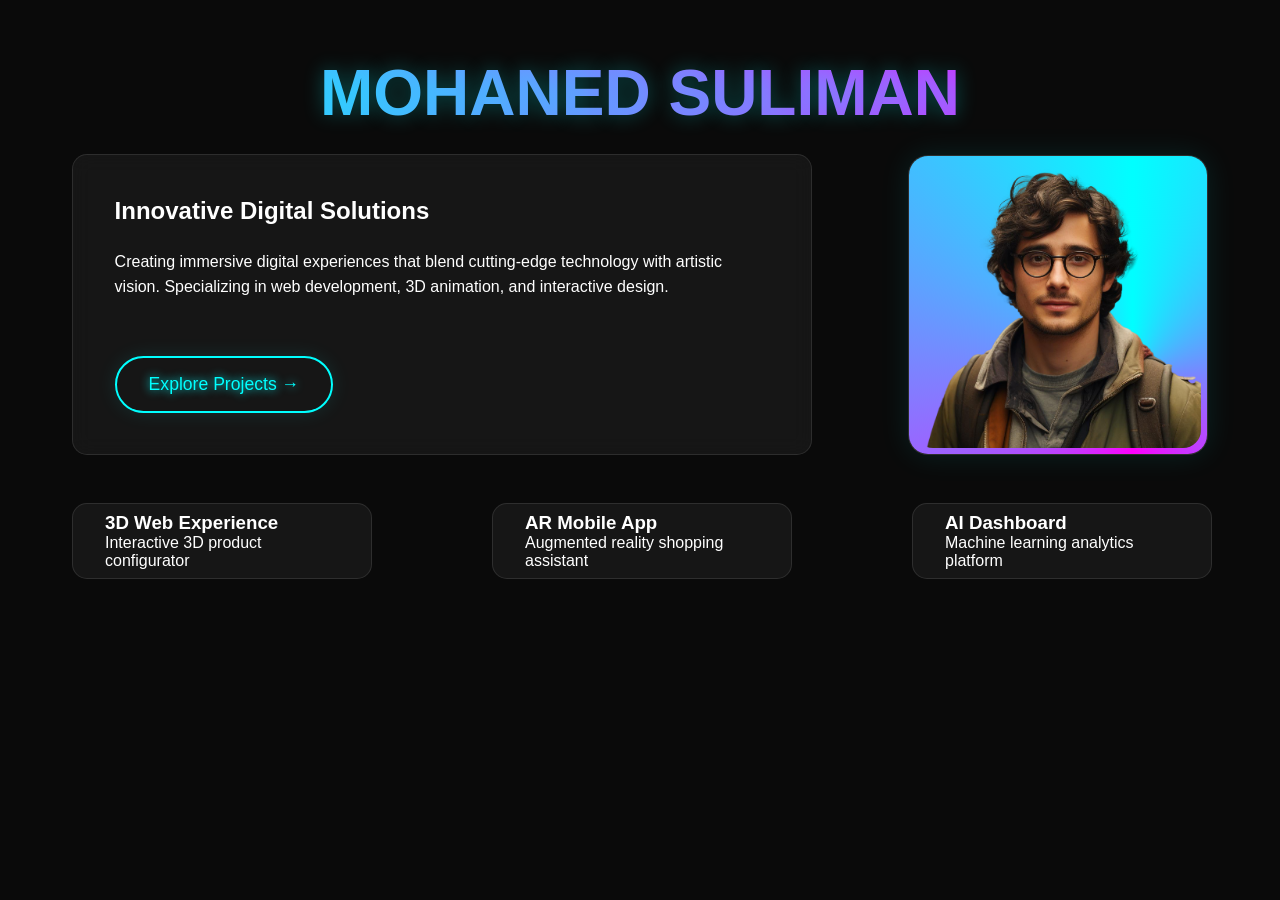
==== index.html @ 046d8f0a "Update index.html" ====
<!DOCTYPE html>
<html lang="en">
<head>
    <meta charset="UTF-8">
    <meta name="viewport" content="width=device-width, initial-scale=1.0">
    <title>Mohaned Suliman</title>
    <link rel="stylesheet" href="style.css">
</head>
<body>
    <div class="container">
        <header>
            <h1 class="header-title">MOHANED SULIMAN</h1>
        </header>

        <section class="hero">
            <div class="content">
                <h2>Innovative Digital Solutions</h2>
                <p style="margin: 1.5rem 0; line-height: 1.6;">
                    Creating immersive digital experiences that blend cutting-edge technology 
                    with artistic vision. Specializing in web development, 3D animation, 
                    and interactive design.
                </p>
                <button class="neon-button">Explore Projects →</button>
            </div>

            <div class="profile-card">
                <img src="profile.png" alt="Profile">
            </div>
        </section>

        <div class="projects">
            <div class="project-card">
                <h3>3D Web Experience</h3>
                <p>Interactive 3D product configurator</p>
            </div>
            <div class="project-card">
                <h3>AR Mobile App</h3>
                <p>Augmented reality shopping assistant</p>
            </div>
            <div class="project-card">
                <h3>AI Dashboard</h3>
                <p>Machine learning analytics platform</p>
            </div>
        </div>
    </div>
</body>

</html>
---- style.css ----
:root {
    --neon-cyan: #0ff;
    --neon-pink: #f0f;
    --bg-color: #0a0a0a;
    --glass: rgba(255, 255, 255, 0.05);
}

* {
    margin: 0;
    padding: 0;
    box-sizing: border-box;
}

body {
    background: var(--bg-color);
    font-family: 'Segoe UI', sans-serif;
    color: white;
    overflow-x: hidden;
    height: 100vh;
}

.container {
    max-width: 1200px;
    margin: 0 auto;
    padding: 2rem;
}

/* Floating header */
header {
    text-align: center;
    padding: 1.5rem 0;
    position: relative;
}

.header-title {
    font-size: 4rem;
    background: linear-gradient(45deg, var(--neon-cyan), var(--neon-pink));
    -webkit-background-clip: text;
    -webkit-text-fill-color: transparent;
    text-shadow: 0 0 20px rgba(0, 255, 255, 0.3);
    animation: float 6s ease-in-out infinite;
}

/* Hero section */
.hero {
    display: grid;
    grid-template-columns: 2.5fr 1fr;
    gap: 6rem;
    align-items: center;
}

.profile-card {
    position: relative;
    width: 300px;
    height: 300px;
    border-radius: 20px;
    background: var(--glass);
    backdrop-filter: blur(10px);
    border: 1px solid rgba(255, 255, 255, 0.1);
    box-shadow: 0 0 30px rgba(0, 255, 255, 0.1);
    overflow: hidden;
}

.profile-card::before {
    content: '';
    position: absolute;
    width: 150%;
    height: 150%;
    background: conic-gradient(
        var(--neon-cyan),
        var(--neon-pink),
        var(--neon-cyan)
    );
    animation: rotate 4s linear infinite;
}

.profile-card img {
    position: absolute;
    top: 2%;
    left: 2%;
    width: 96%;
    height: 96%;
    object-fit: cover;
    border-radius: 18px;
    z-index: 1;
}

.content {
    padding: 2.6rem;
    background: var(--glass);
    backdrop-filter: blur(10px);
    border-radius: 15px;
    border: 1px solid rgba(255, 255, 255, 0.1);
}

.neon-button {
    padding: 1rem 2rem;
    background: transparent;
    border: 2px solid var(--neon-cyan);
    color: var(--neon-cyan);
    font-size: 1.1rem;
    border-radius: 50px;
    cursor: pointer;
    transition: all 0.3s ease;
    text-shadow: 0 0 10px var(--neon-cyan);
    box-shadow: 0 0 20px rgba(0, 255, 255, 0.1);
    margin-top: 2rem;
}

.neon-button:hover {
    background: var(--neon-cyan);
    color: var(--bg-color);
    box-shadow: 0 0 40px rgba(0, 255, 255, 0.4);
}

/* Animations */
@keyframes float {
    0%, 100% { transform: translateY(0); }
    50% { transform: translateY(-20px); }
}

@keyframes rotate {
    from { transform: rotate(0deg); }
    to { transform: rotate(360deg); }
}

/* Project grid */
.projects {
    display: grid;
    grid-template-columns: repeat(4, 1fr);
    gap: 7.5rem;
    margin-top: 3rem;
}

.project-card {
    background: var(--glass);
    padding: 0.5rem 2rem;
    border-radius: 15px;
    transition: transform 0.3s ease;
    border: 1px solid rgba(255, 255, 255, 0.1);
    width: 300px;
}

.project-card:hover {
    transform: translateY(-10px);
    box-shadow: 0 0 30px rgba(0, 255, 255, 0.2);
}

@media (max-width: 768px) {
    .hero {
        grid-template-columns: 1fr;
    }
    
    .projects {
        grid-template-columns: 1fr;
    }
}
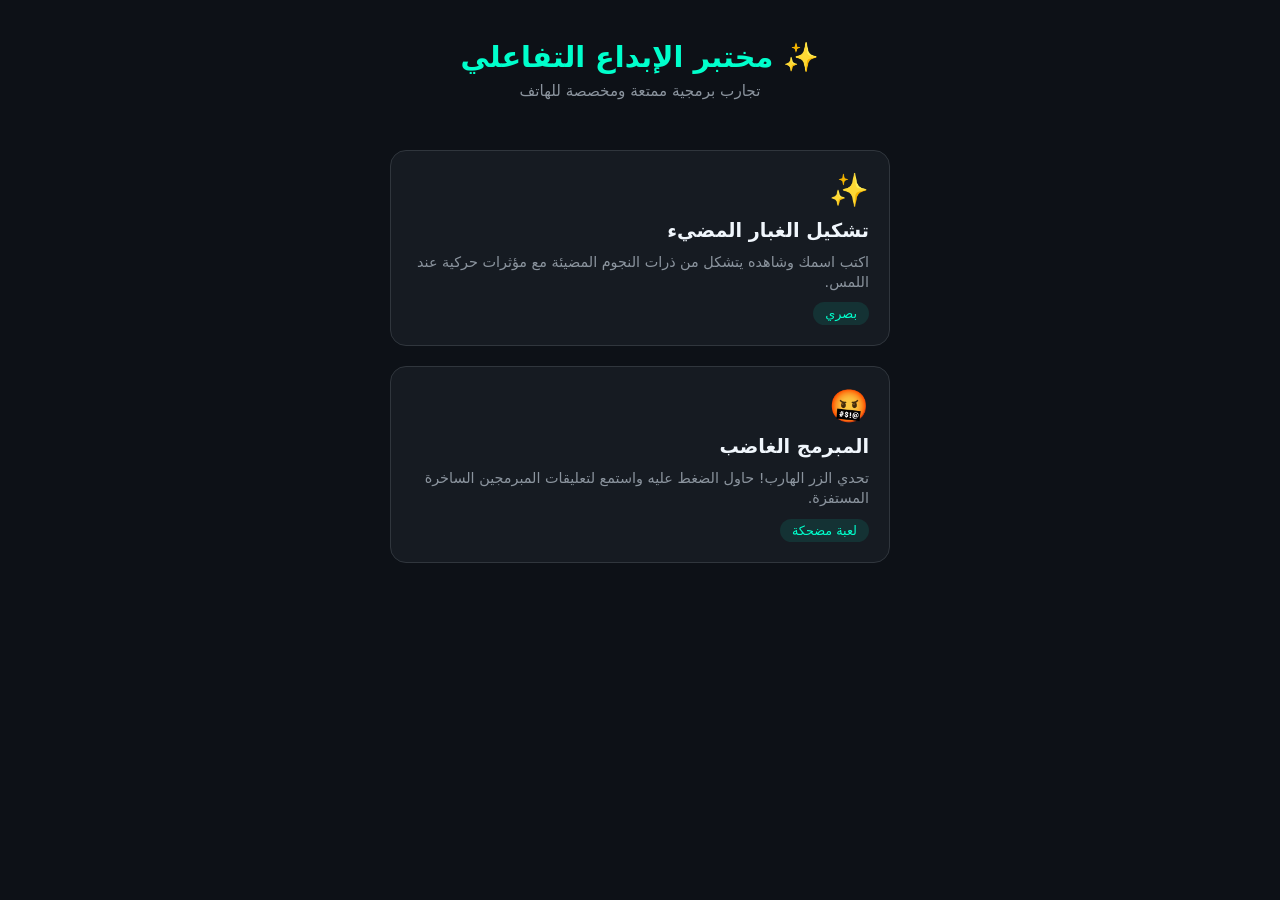
==== commit cb1ee704: "Convert index.html to Arabic and enhance layout Updated the HTML structure to support Arabic languag" ====
--- a/index.html
+++ b/index.html
@@ -1,48 +1,110 @@
 <!DOCTYPE html>
-<html lang="en">
+<html lang="ar" dir="rtl">
 <head>
-    <meta charset="UTF-8">
-    <meta name="viewport" content="width=device-width, initial-scale=1.0">
-    <title>Mohaned Suliman</title>
-    <link rel="stylesheet" href="style.css">
+  <meta charset="UTF-8">
+  <meta name="viewport" content="width=device-width, initial-scale=1.0">
+  <title>معرض مشاريعي التفاعلية</title>
+  <style>
+    * {
+      margin: 0;
+      padding: 0;
+      box-sizing: border-box;
+    }
+    body {
+      background: #0d1117;
+      color: #ffffff;
+      font-family: system-ui, -apple-system, sans-serif;
+      padding: 20px;
+      min-height: 100vh;
+    }
+    header {
+      text-align: center;
+      margin-bottom: 30px;
+      padding: 20px 0;
+    }
+    header h1 {
+      font-size: 1.8rem;
+      color: #00ffcc;
+      margin-bottom: 8px;
+    }
+    header p {
+      color: #8b949e;
+      font-size: 0.95rem;
+    }
+    .grid {
+      display: grid;
+      grid-template-columns: 1fr;
+      gap: 20px;
+      max-width: 500px;
+      margin: 0 auto;
+    }
+    .card {
+      background: #161b22;
+      border: 1px solid #30363d;
+      border-radius: 16px;
+      padding: 20px;
+      text-decoration: none;
+      color: inherit;
+      display: flex;
+      flex-direction: column;
+      gap: 10px;
+      transition: transform 0.2s, border-color 0.2s;
+      -webkit-tap-highlight-color: transparent; /* إيقاف وميض اللمس في الهواتف */
+    }
+    .card:active {
+      transform: scale(0.98);
+      border-color: #00ffcc;
+    }
+    .card-icon {
+      font-size: 2rem;
+    }
+    .card-title {
+      font-size: 1.2rem;
+      font-weight: bold;
+      color: #f0f6fc;
+    }
+    .card-desc {
+      font-size: 0.9rem;
+      color: #8b949e;
+      line-height: 1.4;
+    }
+    .card-badge {
+      align-self: flex-start;
+      background: rgba(0, 255, 204, 0.1);
+      color: #00ffcc;
+      padding: 4px 12px;
+      border-radius: 20px;
+      font-size: 0.8rem;
+      font-weight: 500;
+    }
+  </style>
 </head>
 <body>
-    <div class="container">
-        <header>
-            <h1 class="header-title">MOHANED SULIMAN</h1>
-        </header>
 
-        <section class="hero">
-            <div class="content">
-                <h2>Innovative Digital Solutions</h2>
-                <p style="margin: 1.5rem 0; line-height: 1.6;">
-                    Creating immersive digital experiences that blend cutting-edge technology 
-                    with artistic vision. Specializing in web development, 3D animation, 
-                    and interactive design.
-                </p>
-                <button class="neon-button">Explore Projects →</button>
-            </div>
+  <header>
+    <h1>✨ مختبر الإبداع التفاعلي</h1>
+    <p>تجارب برمجية ممتعة ومخصصة للهاتف</p>
+  </header>
 
-            <div class="profile-card">
-                <img src="profile.png" alt="Profile">
-            </div>
-        </section>
+  <main class="grid">
+    
+    <!-- كارد المشروع الأول -->
+    <a href="dust.html" class="card">
+      <div class="card-icon">✨</div>
+      <div class="card-title">تشكيل الغبار المضيء</div>
+      <div class="card-desc">اكتب اسمك وشاهده يتشكل من ذرات النجوم المضيئة مع مؤثرات حركية عند اللمس.</div>
+      <div class="card-badge">بصري</div>
+    </a>
 
-        <div class="projects">
-            <div class="project-card">
-                <h3>3D Web Experience</h3>
-                <p>Interactive 3D product configurator</p>
-            </div>
-            <div class="project-card">
-                <h3>AR Mobile App</h3>
-                <p>Augmented reality shopping assistant</p>
-            </div>
-            <div class="project-card">
-                <h3>AI Dashboard</h3>
-                <p>Machine learning analytics platform</p>
-            </div>
-        </div>
-    </div>
+    <!-- كارد المشروع الثاني -->
+    <a href="angry_button.html" class="card">
+      <div class="card-icon">🤬</div>
+      <div class="card-title">المبرمج الغاضب</div>
+      <div class="card-desc">تحدي الزر الهارب! حاول الضغط عليه واستمع لتعليقات المبرمجين الساخرة المستفزة.</div>
+      <div class="card-badge">لعبة مضحكة</div>
+    </a>
+
+  </main>
+
 </body>
-
 </html>
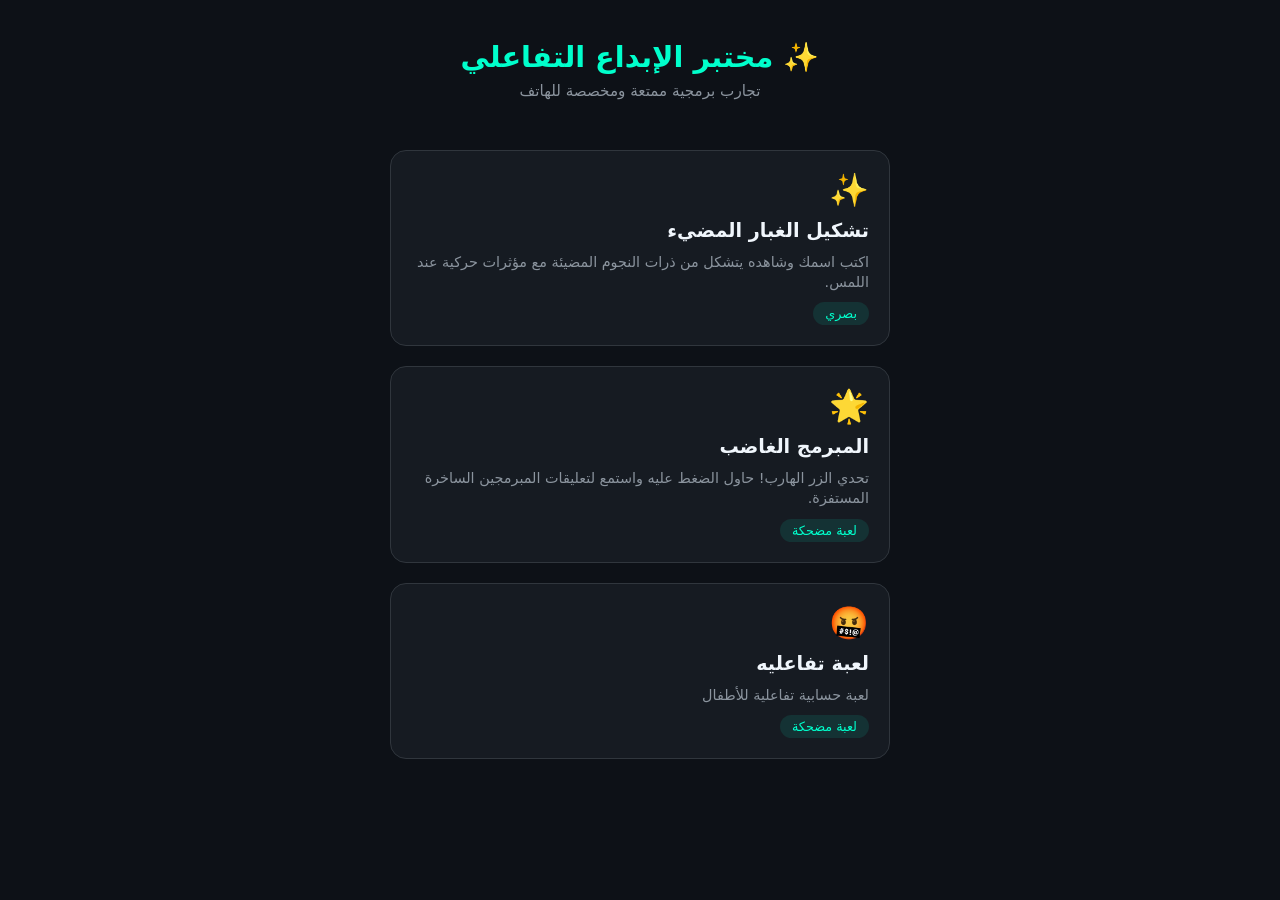
==== commit 1c945c84: "Add new project card for Math_orchard Added a new interactive project card for 'Math_orchard'." ====
--- a/index.html
+++ b/index.html
@@ -98,12 +98,21 @@
 
     <!-- كارد المشروع الثاني -->
     <a href="angry_button.html" class="card">
-      <div class="card-icon">🤬</div>
+      <div class="card-icon">🌟</div>
       <div class="card-title">المبرمج الغاضب</div>
       <div class="card-desc">تحدي الزر الهارب! حاول الضغط عليه واستمع لتعليقات المبرمجين الساخرة المستفزة.</div>
       <div class="card-badge">لعبة مضحكة</div>
     </a>
 
+    <!-- كارد المشروع الثالث -->
+    <a href="Math_orchard.html" class="card">
+      <div class="card-icon">🤬</div>
+      <div class="card-title">لعبة تفاعليه</div>
+      <div class="card-desc">لعبة حسابية تفاعلية للأطفال</div>
+      <div class="card-badge">لعبة مضحكة</div>
+    </a>
+
+    
   </main>
 
 </body>
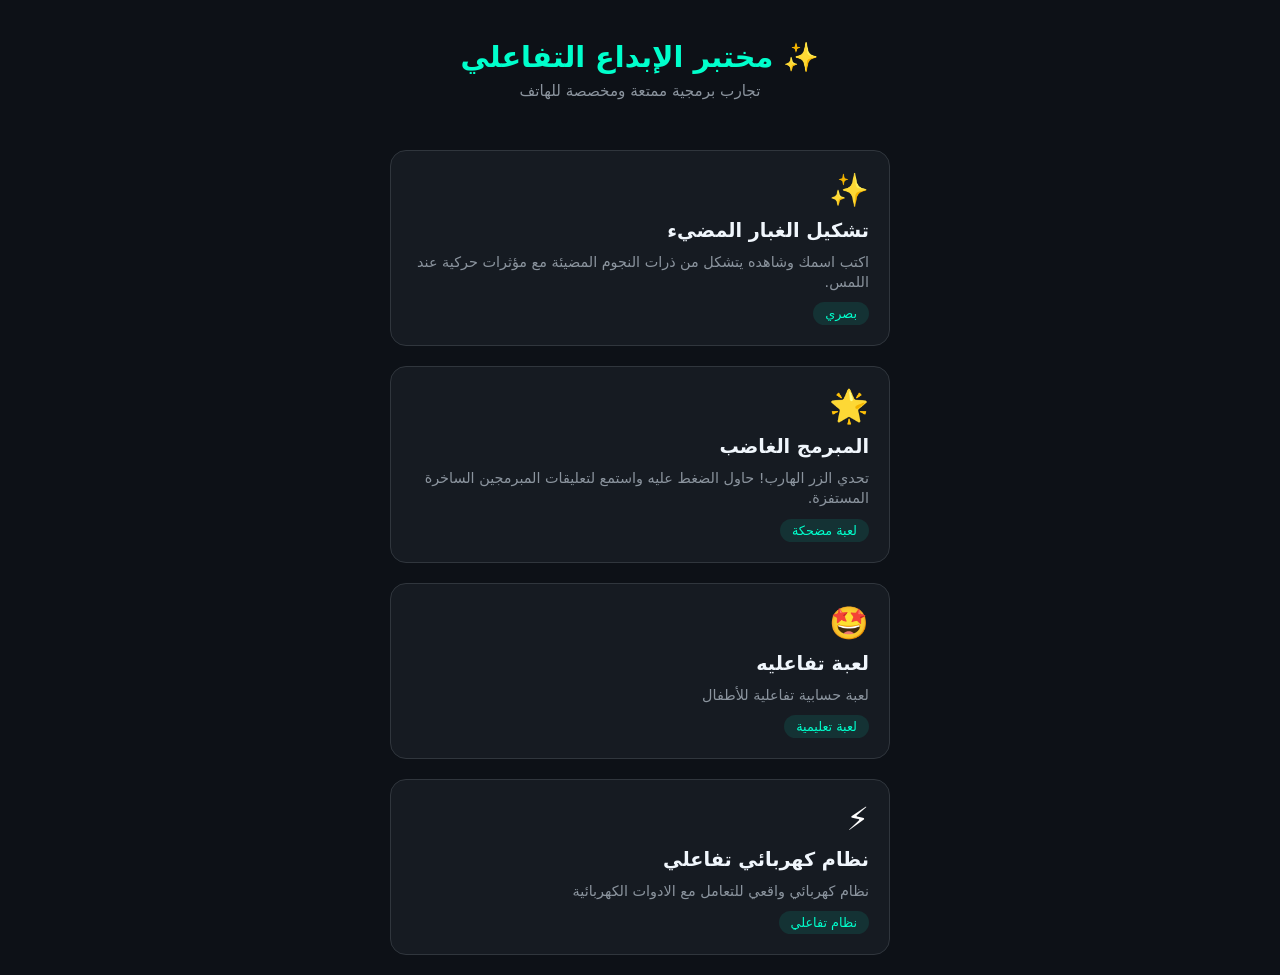
==== commit 6d1fecf3: "Add new project card for interactive electrical system Added a new interactive project card for 'نظا" ====
--- a/index.html
+++ b/index.html
@@ -106,12 +106,19 @@
 
     <!-- كارد المشروع الثالث -->
     <a href="Math_orchard.html" class="card">
-      <div class="card-icon">🤬</div>
+      <div class="card-icon">🤩</div>
       <div class="card-title">لعبة تفاعليه</div>
       <div class="card-desc">لعبة حسابية تفاعلية للأطفال</div>
-      <div class="card-badge">لعبة مضحكة</div>
+      <div class="card-badge">لعبة تعليمية</div>
     </a>
 
+    <!-- كارد المشروع الرابع -->
+    <a href="Electric_lab.html" class="card">
+      <div class="card-icon">⚡</div>
+      <div class="card-title">نظام كهربائي تفاعلي</div>
+      <div class="card-desc">نظام كهربائي واقعي للتعامل مع الادوات الكهربائية</div>
+      <div class="card-badge">نظام تفاعلي</div>
+    </a>
     
   </main>
 
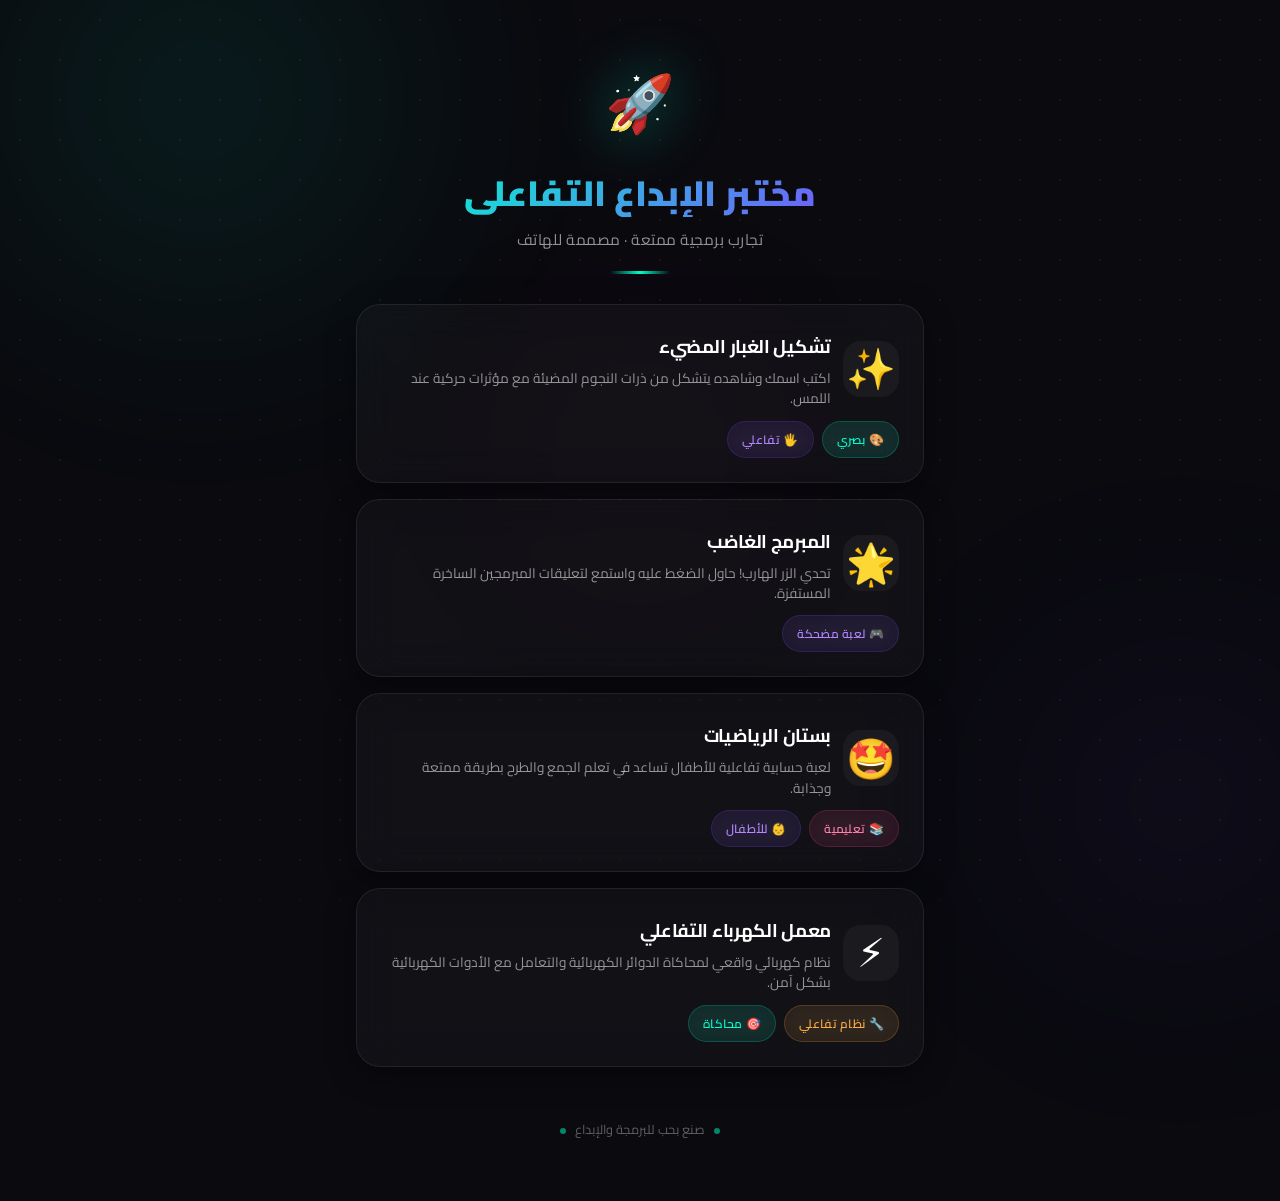
==== commit c4cbed98: "Revamp index.html with new design and features Updated HTML structure, styles, and content for inter" ====
--- a/index.html
+++ b/index.html
@@ -2,125 +2,591 @@
 <html lang="ar" dir="rtl">
 <head>
   <meta charset="UTF-8">
-  <meta name="viewport" content="width=device-width, initial-scale=1.0">
-  <title>معرض مشاريعي التفاعلية</title>
+  <meta name="viewport" content="width=device-width, initial-scale=1.0, maximum-scale=1.0, user-scalable=no">
+  <title>مختبر الإبداع التفاعلي | معرض المشاريع</title>
   <style>
+    @import url('https://fonts.googleapis.com/css2?family=Cairo:wght@400;600;700;900&display=swap');
+    
     * {
       margin: 0;
       padding: 0;
       box-sizing: border-box;
     }
+
+    :root {
+      --primary: #00ffcc;
+      --primary-dark: #00cc99;
+      --secondary: #7c4dff;
+      --accent: #ff4081;
+      --glass-bg: rgba(255, 255, 255, 0.03);
+      --glass-border: rgba(255, 255, 255, 0.08);
+      --glass-shadow: 0 8px 32px rgba(0, 0, 0, 0.3);
+      --text-primary: #ffffff;
+      --text-secondary: rgba(255, 255, 255, 0.7);
+    }
+
     body {
-      background: #0d1117;
-      color: #ffffff;
-      font-family: system-ui, -apple-system, sans-serif;
-      padding: 20px;
+      background: #0a0a0f;
+      color: var(--text-primary);
+      font-family: 'Cairo', system-ui, -apple-system, sans-serif;
       min-height: 100vh;
-    }
-    header {
+      overflow-x: hidden;
+      position: relative;
+      -webkit-tap-highlight-color: transparent;
+      -webkit-font-smoothing: antialiased;
+      user-select: none;
+      -webkit-user-select: none;
+    }
+
+    /* ============ الخلفية المتحركة ============ */
+    .bg-animation {
+      position: fixed;
+      top: 0;
+      left: 0;
+      width: 100%;
+      height: 100%;
+      z-index: 0;
+      pointer-events: none;
+    }
+
+    .bg-gradient {
+      position: absolute;
+      border-radius: 50%;
+      filter: blur(120px);
+      opacity: 0.3;
+      animation: floatGradient 20s ease-in-out infinite;
+    }
+
+    .bg-gradient:nth-child(1) {
+      width: 600px;
+      height: 600px;
+      background: radial-gradient(circle, rgba(0, 255, 204, 0.4), transparent 70%);
+      top: -200px;
+      left: -100px;
+      animation-delay: 0s;
+    }
+
+    .bg-gradient:nth-child(2) {
+      width: 500px;
+      height: 500px;
+      background: radial-gradient(circle, rgba(124, 77, 255, 0.3), transparent 70%);
+      bottom: -150px;
+      right: -150px;
+      animation-delay: -7s;
+    }
+
+    .bg-gradient:nth-child(3) {
+      width: 400px;
+      height: 400px;
+      background: radial-gradient(circle, rgba(255, 64, 129, 0.2), transparent 70%);
+      top: 50%;
+      left: 50%;
+      transform: translate(-50%, -50%);
+      animation-delay: -14s;
+    }
+
+    @keyframes floatGradient {
+      0%, 100% { transform: translate(0, 0) scale(1); }
+      25% { transform: translate(100px, -50px) scale(1.1); }
+      50% { transform: translate(-50px, 100px) scale(0.9); }
+      75% { transform: translate(-100px, -100px) scale(1.05); }
+    }
+
+    /* ============ شبكة النقاط ============ */
+    .dot-grid {
+      position: fixed;
+      top: 0;
+      left: 0;
+      width: 100%;
+      height: 100%;
+      z-index: 0;
+      pointer-events: none;
+      opacity: 0.05;
+      background-image: radial-gradient(circle, #ffffff 1px, transparent 1px);
+      background-size: 40px 40px;
+    }
+
+    /* ============ الحاوية الرئيسية ============ */
+    .app-container {
+      position: relative;
+      z-index: 1;
+      max-width: 600px;
+      margin: 0 auto;
+      padding: 20px 16px 40px;
+      min-height: 100vh;
+      display: flex;
+      flex-direction: column;
+    }
+
+    /* ============ الهيدر ============ */
+    .header {
       text-align: center;
-      margin-bottom: 30px;
-      padding: 20px 0;
-    }
-    header h1 {
-      font-size: 1.8rem;
-      color: #00ffcc;
+      padding: 30px 20px 20px;
+      position: relative;
+    }
+
+    .header-icon {
+      font-size: 3.5rem;
+      margin-bottom: 16px;
+      display: inline-block;
+      animation: floatIcon 3s ease-in-out infinite;
+      filter: drop-shadow(0 0 30px rgba(0, 255, 204, 0.4));
+    }
+
+    @keyframes floatIcon {
+      0%, 100% { transform: translateY(0px); }
+      50% { transform: translateY(-15px); }
+    }
+
+    .header h1 {
+      font-size: clamp(1.6rem, 5vw, 2.2rem);
+      font-weight: 900;
+      background: linear-gradient(135deg, #00ffcc, #7c4dff, #ff4081);
+      background-size: 200% auto;
+      -webkit-background-clip: text;
+      background-clip: text;
+      -webkit-text-fill-color: transparent;
+      animation: gradientShift 6s ease infinite;
       margin-bottom: 8px;
-    }
-    header p {
-      color: #8b949e;
+      line-height: 1.3;
+    }
+
+    @keyframes gradientShift {
+      0%, 100% { background-position: 0% center; }
+      50% { background-position: 200% center; }
+    }
+
+    .header .subtitle {
+      color: var(--text-secondary);
       font-size: 0.95rem;
-    }
-    .grid {
+      font-weight: 400;
+      letter-spacing: 0.5px;
+      opacity: 0.8;
+    }
+
+    .header::after {
+      content: '';
+      position: absolute;
+      bottom: 0;
+      left: 50%;
+      transform: translateX(-50%);
+      width: 60px;
+      height: 3px;
+      background: linear-gradient(90deg, transparent, var(--primary), transparent);
+      border-radius: 2px;
+    }
+
+    /* ============ شبكة الكروت ============ */
+    .cards-grid {
       display: grid;
       grid-template-columns: 1fr;
-      gap: 20px;
-      max-width: 500px;
-      margin: 0 auto;
-    }
+      gap: 16px;
+      margin-top: 30px;
+      flex: 1;
+    }
+
+    /* ============ الكارت الأساسي ============ */
     .card {
-      background: #161b22;
-      border: 1px solid #30363d;
-      border-radius: 16px;
-      padding: 20px;
+      position: relative;
+      background: var(--glass-bg);
+      backdrop-filter: blur(20px);
+      -webkit-backdrop-filter: blur(20px);
+      border: 1px solid var(--glass-border);
+      border-radius: 24px;
+      padding: 24px;
       text-decoration: none;
       color: inherit;
       display: flex;
       flex-direction: column;
-      gap: 10px;
-      transition: transform 0.2s, border-color 0.2s;
-      -webkit-tap-highlight-color: transparent; /* إيقاف وميض اللمس في الهواتف */
-    }
+      gap: 12px;
+      transition: all 0.4s cubic-bezier(0.175, 0.885, 0.32, 1.275);
+      overflow: hidden;
+      cursor: pointer;
+      -webkit-tap-highlight-color: transparent;
+      box-shadow: var(--glass-shadow);
+    }
+
+    /* تأثير التوهج عند التحويم */
+    .card::before {
+      content: '';
+      position: absolute;
+      top: 0;
+      left: -100%;
+      width: 100%;
+      height: 100%;
+      background: linear-gradient(
+        90deg,
+        transparent,
+        rgba(255, 255, 255, 0.03),
+        transparent
+      );
+      transition: left 0.6s ease;
+    }
+
+    .card:hover::before,
+    .card:active::before {
+      left: 100%;
+    }
+
+    /* توهج حدود الكارت */
+    .card::after {
+      content: '';
+      position: absolute;
+      inset: -1px;
+      border-radius: 24px;
+      padding: 1px;
+      background: linear-gradient(
+        135deg,
+        transparent 40%,
+        rgba(255, 255, 255, 0.1) 50%,
+        transparent 60%
+      );
+      -webkit-mask: linear-gradient(#fff 0 0) content-box, linear-gradient(#fff 0 0);
+      mask: linear-gradient(#fff 0 0) content-box, linear-gradient(#fff 0 0);
+      -webkit-mask-composite: xor;
+      mask-composite: exclude;
+      opacity: 0;
+      transition: opacity 0.4s ease;
+    }
+
+    .card:hover::after,
+    .card:active::after {
+      opacity: 1;
+    }
+
     .card:active {
-      transform: scale(0.98);
-      border-color: #00ffcc;
-    }
-    .card-icon {
-      font-size: 2rem;
-    }
+      transform: scale(0.96);
+      transition: transform 0.15s ease;
+    }
+
+    /* ============ محتوى الكارت ============ */
+    .card-top {
+      display: flex;
+      align-items: center;
+      gap: 12px;
+    }
+
+    .card-emoji {
+      font-size: 2.5rem;
+      width: 56px;
+      height: 56px;
+      display: flex;
+      align-items: center;
+      justify-content: center;
+      background: rgba(255, 255, 255, 0.04);
+      border-radius: 18px;
+      flex-shrink: 0;
+      transition: transform 0.3s ease;
+    }
+
+    .card:hover .card-emoji,
+    .card:active .card-emoji {
+      transform: rotate(-10deg) scale(1.1);
+    }
+
+    .card-info {
+      flex: 1;
+      min-width: 0;
+    }
+
     .card-title {
-      font-size: 1.2rem;
-      font-weight: bold;
-      color: #f0f6fc;
-    }
+      font-size: 1.15rem;
+      font-weight: 700;
+      color: var(--text-primary);
+      margin-bottom: 4px;
+      letter-spacing: -0.3px;
+    }
+
     .card-desc {
-      font-size: 0.9rem;
-      color: #8b949e;
-      line-height: 1.4;
-    }
-    .card-badge {
-      align-self: flex-start;
+      font-size: 0.85rem;
+      color: var(--text-secondary);
+      line-height: 1.5;
+      opacity: 0.8;
+    }
+
+    /* البادج */
+    .badge-row {
+      display: flex;
+      gap: 8px;
+      flex-wrap: wrap;
+    }
+
+    .badge {
+      display: inline-flex;
+      align-items: center;
+      gap: 4px;
+      padding: 6px 14px;
+      border-radius: 20px;
+      font-size: 0.75rem;
+      font-weight: 600;
+      letter-spacing: 0.3px;
+      backdrop-filter: blur(10px);
+      -webkit-backdrop-filter: blur(10px);
+    }
+
+    .badge-visual {
       background: rgba(0, 255, 204, 0.1);
+      border: 1px solid rgba(0, 255, 204, 0.2);
       color: #00ffcc;
-      padding: 4px 12px;
-      border-radius: 20px;
+    }
+
+    .badge-game {
+      background: rgba(124, 77, 255, 0.1);
+      border: 1px solid rgba(124, 77, 255, 0.2);
+      color: #b388ff;
+    }
+
+    .badge-educational {
+      background: rgba(255, 64, 129, 0.1);
+      border: 1px solid rgba(255, 64, 129, 0.2);
+      color: #ff80ab;
+    }
+
+    .badge-system {
+      background: rgba(255, 171, 64, 0.1);
+      border: 1px solid rgba(255, 171, 64, 0.2);
+      color: #ffab40;
+    }
+
+    /* ============ تأثير اللمعان على الكروت ============ */
+    .card-shine {
+      position: absolute;
+      top: 0;
+      left: 0;
+      right: 0;
+      bottom: 0;
+      border-radius: 24px;
+      pointer-events: none;
+      opacity: 0;
+      background: radial-gradient(
+        circle at var(--mouse-x, 50%) var(--mouse-y, 50%),
+        rgba(255, 255, 255, 0.06) 0%,
+        transparent 60%
+      );
+      transition: opacity 0.3s ease;
+    }
+
+    .card:hover .card-shine,
+    .card:active .card-shine {
+      opacity: 1;
+    }
+
+    /* ============ الفوتر ============ */
+    .footer {
+      text-align: center;
+      margin-top: 30px;
+      padding: 20px;
+      color: var(--text-secondary);
       font-size: 0.8rem;
-      font-weight: 500;
+      opacity: 0.5;
+    }
+
+    .footer-dot {
+      display: inline-block;
+      width: 6px;
+      height: 6px;
+      background: var(--primary);
+      border-radius: 50%;
+      margin: 0 6px;
+      animation: pulse 2s ease-in-out infinite;
+    }
+
+    @keyframes pulse {
+      0%, 100% { opacity: 0.3; transform: scale(1); }
+      50% { opacity: 1; transform: scale(1.5); }
+    }
+
+    /* ============ تحسينات للموبايل ============ */
+    @media (max-width: 400px) {
+      .app-container {
+        padding: 12px 10px 30px;
+      }
+      
+      .card {
+        padding: 18px;
+        border-radius: 20px;
+      }
+      
+      .card-emoji {
+        font-size: 2rem;
+        width: 48px;
+        height: 48px;
+        border-radius: 14px;
+      }
+      
+      .header h1 {
+        font-size: 1.4rem;
+      }
+      
+      .header-icon {
+        font-size: 2.8rem;
+      }
+    }
+
+    /* دعم الوضع المظلم دائماً */
+    @media (prefers-color-scheme: light) {
+      body {
+        background: #0a0a0f;
+      }
+    }
+
+    /* تحسين إمكانية الوصول */
+    @media (prefers-reduced-motion: reduce) {
+      .bg-gradient,
+      .header-icon,
+      .card,
+      .card-emoji {
+        animation: none !important;
+        transition: none !important;
+      }
     }
   </style>
 </head>
 <body>
 
-  <header>
-    <h1>✨ مختبر الإبداع التفاعلي</h1>
-    <p>تجارب برمجية ممتعة ومخصصة للهاتف</p>
-  </header>
-
-  <main class="grid">
+  <!-- الخلفية الديناميكية -->
+  <div class="bg-animation">
+    <div class="bg-gradient"></div>
+    <div class="bg-gradient"></div>
+    <div class="bg-gradient"></div>
+  </div>
+  <div class="dot-grid"></div>
+
+  <!-- التطبيق -->
+  <div class="app-container">
     
-    <!-- كارد المشروع الأول -->
-    <a href="dust.html" class="card">
-      <div class="card-icon">✨</div>
-      <div class="card-title">تشكيل الغبار المضيء</div>
-      <div class="card-desc">اكتب اسمك وشاهده يتشكل من ذرات النجوم المضيئة مع مؤثرات حركية عند اللمس.</div>
-      <div class="card-badge">بصري</div>
-    </a>
-
-    <!-- كارد المشروع الثاني -->
-    <a href="angry_button.html" class="card">
-      <div class="card-icon">🌟</div>
-      <div class="card-title">المبرمج الغاضب</div>
-      <div class="card-desc">تحدي الزر الهارب! حاول الضغط عليه واستمع لتعليقات المبرمجين الساخرة المستفزة.</div>
-      <div class="card-badge">لعبة مضحكة</div>
-    </a>
-
-    <!-- كارد المشروع الثالث -->
-    <a href="Math_orchard.html" class="card">
-      <div class="card-icon">🤩</div>
-      <div class="card-title">لعبة تفاعليه</div>
-      <div class="card-desc">لعبة حسابية تفاعلية للأطفال</div>
-      <div class="card-badge">لعبة تعليمية</div>
-    </a>
-
-    <!-- كارد المشروع الرابع -->
-    <a href="Electric_lab.html" class="card">
-      <div class="card-icon">⚡</div>
-      <div class="card-title">نظام كهربائي تفاعلي</div>
-      <div class="card-desc">نظام كهربائي واقعي للتعامل مع الادوات الكهربائية</div>
-      <div class="card-badge">نظام تفاعلي</div>
-    </a>
-    
-  </main>
+    <!-- الهيدر -->
+    <header class="header">
+      <div class="header-icon">🚀</div>
+      <h1>مختبر الإبداع التفاعلي</h1>
+      <p class="subtitle">تجارب برمجية ممتعة · مصممة للهاتف</p>
+    </header>
+
+    <!-- شبكة الكروت -->
+    <main class="cards-grid">
+      
+      <!-- الكارت 1: تشكيل الغبار المضيء -->
+      <a href="dust.html" class="card" data-badge="visual">
+        <div class="card-shine"></div>
+        <div class="card-top">
+          <div class="card-emoji">✨</div>
+          <div class="card-info">
+            <div class="card-title">تشكيل الغبار المضيء</div>
+            <div class="card-desc">اكتب اسمك وشاهده يتشكل من ذرات النجوم المضيئة مع مؤثرات حركية عند اللمس.</div>
+          </div>
+        </div>
+        <div class="badge-row">
+          <span class="badge badge-visual">🎨 بصري</span>
+          <span class="badge badge-game">🖐️ تفاعلي</span>
+        </div>
+      </a>
+
+      <!-- الكارت 2: المبرمج الغاضب -->
+      <a href="angry_button.html" class="card" data-badge="game">
+        <div class="card-shine"></div>
+        <div class="card-top">
+          <div class="card-emoji">🌟</div>
+          <div class="card-info">
+            <div class="card-title">المبرمج الغاضب</div>
+            <div class="card-desc">تحدي الزر الهارب! حاول الضغط عليه واستمع لتعليقات المبرمجين الساخرة المستفزة.</div>
+          </div>
+        </div>
+        <div class="badge-row">
+          <span class="badge badge-game">🎮 لعبة مضحكة</span>
+        </div>
+      </a>
+
+      <!-- الكارت 3: لعبة الرياضيات -->
+      <a href="Math_orchard.html" class="card" data-badge="educational">
+        <div class="card-shine"></div>
+        <div class="card-top">
+          <div class="card-emoji">🤩</div>
+          <div class="card-info">
+            <div class="card-title">بستان الرياضيات</div>
+            <div class="card-desc">لعبة حسابية تفاعلية للأطفال تساعد في تعلم الجمع والطرح بطريقة ممتعة وجذابة.</div>
+          </div>
+        </div>
+        <div class="badge-row">
+          <span class="badge badge-educational">📚 تعليمية</span>
+          <span class="badge badge-game">👶 للأطفال</span>
+        </div>
+      </a>
+
+      <!-- الكارت 4: النظام الكهربائي -->
+      <a href="Electric_lab.html" class="card" data-badge="system">
+        <div class="card-shine"></div>
+        <div class="card-top">
+          <div class="card-emoji">⚡</div>
+          <div class="card-info">
+            <div class="card-title">معمل الكهرباء التفاعلي</div>
+            <div class="card-desc">نظام كهربائي واقعي لمحاكاة الدوائر الكهربائية والتعامل مع الأدوات الكهربائية بشكل آمن.</div>
+          </div>
+        </div>
+        <div class="badge-row">
+          <span class="badge badge-system">🔧 نظام تفاعلي</span>
+          <span class="badge badge-visual">🎯 محاكاة</span>
+        </div>
+      </a>
+
+    </main>
+
+    <!-- الفوتر -->
+    <footer class="footer">
+      <span class="footer-dot"></span>
+      صنع بحب للبرمجة والإبداع
+      <span class="footer-dot"></span>
+    </footer>
+
+  </div>
+
+  <!-- سكريبت تأثير اللمعان التفاعلي -->
+  <script>
+    document.addEventListener('DOMContentLoaded', () => {
+      const cards = document.querySelectorAll('.card');
+      
+      cards.forEach(card => {
+        // تأثير تتبع الماوس/اللمس للتوهج
+        card.addEventListener('mousemove', (e) => {
+          const rect = card.getBoundingClientRect();
+          const x = ((e.clientX - rect.left) / rect.width) * 100;
+          const y = ((e.clientY - rect.top) / rect.height) * 100;
+          card.style.setProperty('--mouse-x', `${x}%`);
+          card.style.setProperty('--mouse-y', `${y}%`);
+        });
+
+        // دعم اللمس
+        card.addEventListener('touchmove', (e) => {
+          e.preventDefault();
+          const rect = card.getBoundingClientRect();
+          const touch = e.touches[0];
+          const x = ((touch.clientX - rect.left) / rect.width) * 100;
+          const y = ((touch.clientY - rect.top) / rect.height) * 100;
+          card.style.setProperty('--mouse-x', `${x}%`);
+          card.style.setProperty('--mouse-y', `${y}%`);
+        }, { passive: false });
+
+        // إعادة تعيين موضع التوهج عند الخروج
+        card.addEventListener('mouseleave', () => {
+          card.style.setProperty('--mouse-x', '50%');
+          card.style.setProperty('--mouse-y', '50%');
+        });
+
+        card.addEventListener('touchend', () => {
+          card.style.setProperty('--mouse-x', '50%');
+          card.style.setProperty('--mouse-y', '50%');
+        });
+      });
+
+      // تأثير اهتزاز بسيط عند الضغط على الكارت (للموبايل)
+      if (window.navigator && window.navigator.vibrate) {
+        cards.forEach(card => {
+          card.addEventListener('touchstart', () => {
+            window.navigator.vibrate(10);
+          }, { passive: true });
+        });
+      }
+    });
+  </script>
 
 </body>
 </html>
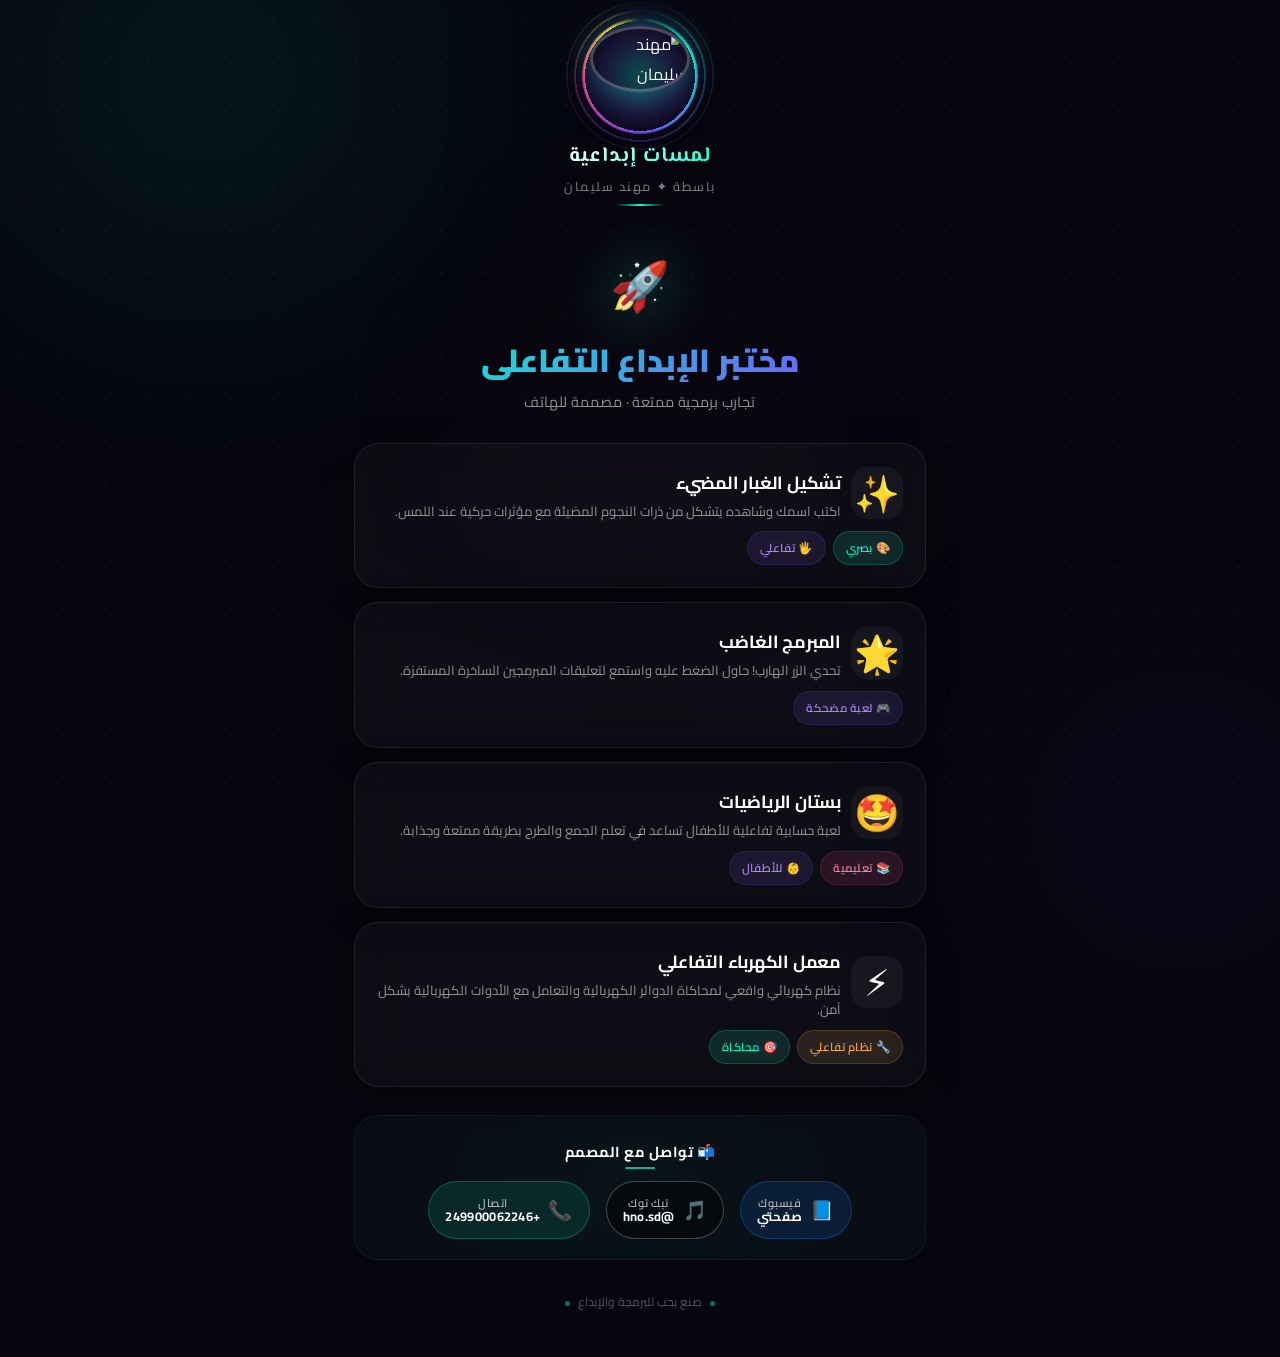
==== commit ecaeb918: "Update print statement from 'Hello' to 'Goodbye'" ====
--- a/index.html
+++ b/index.html
@@ -1,592 +1,973 @@
 <!DOCTYPE html>
 <html lang="ar" dir="rtl">
 <head>
-  <meta charset="UTF-8">
-  <meta name="viewport" content="width=device-width, initial-scale=1.0, maximum-scale=1.0, user-scalable=no">
-  <title>مختبر الإبداع التفاعلي | معرض المشاريع</title>
-  <style>
-    @import url('https://fonts.googleapis.com/css2?family=Cairo:wght@400;600;700;900&display=swap');
-    
-    * {
-      margin: 0;
-      padding: 0;
-      box-sizing: border-box;
-    }
-
-    :root {
-      --primary: #00ffcc;
-      --primary-dark: #00cc99;
-      --secondary: #7c4dff;
-      --accent: #ff4081;
-      --glass-bg: rgba(255, 255, 255, 0.03);
-      --glass-border: rgba(255, 255, 255, 0.08);
-      --glass-shadow: 0 8px 32px rgba(0, 0, 0, 0.3);
-      --text-primary: #ffffff;
-      --text-secondary: rgba(255, 255, 255, 0.7);
-    }
-
-    body {
-      background: #0a0a0f;
-      color: var(--text-primary);
-      font-family: 'Cairo', system-ui, -apple-system, sans-serif;
-      min-height: 100vh;
-      overflow-x: hidden;
-      position: relative;
-      -webkit-tap-highlight-color: transparent;
-      -webkit-font-smoothing: antialiased;
-      user-select: none;
-      -webkit-user-select: none;
-    }
-
-    /* ============ الخلفية المتحركة ============ */
-    .bg-animation {
-      position: fixed;
-      top: 0;
-      left: 0;
-      width: 100%;
-      height: 100%;
-      z-index: 0;
-      pointer-events: none;
-    }
-
-    .bg-gradient {
-      position: absolute;
-      border-radius: 50%;
-      filter: blur(120px);
-      opacity: 0.3;
-      animation: floatGradient 20s ease-in-out infinite;
-    }
-
-    .bg-gradient:nth-child(1) {
-      width: 600px;
-      height: 600px;
-      background: radial-gradient(circle, rgba(0, 255, 204, 0.4), transparent 70%);
-      top: -200px;
-      left: -100px;
-      animation-delay: 0s;
-    }
-
-    .bg-gradient:nth-child(2) {
-      width: 500px;
-      height: 500px;
-      background: radial-gradient(circle, rgba(124, 77, 255, 0.3), transparent 70%);
-      bottom: -150px;
-      right: -150px;
-      animation-delay: -7s;
-    }
-
-    .bg-gradient:nth-child(3) {
-      width: 400px;
-      height: 400px;
-      background: radial-gradient(circle, rgba(255, 64, 129, 0.2), transparent 70%);
-      top: 50%;
-      left: 50%;
-      transform: translate(-50%, -50%);
-      animation-delay: -14s;
-    }
-
-    @keyframes floatGradient {
-      0%, 100% { transform: translate(0, 0) scale(1); }
-      25% { transform: translate(100px, -50px) scale(1.1); }
-      50% { transform: translate(-50px, 100px) scale(0.9); }
-      75% { transform: translate(-100px, -100px) scale(1.05); }
-    }
-
-    /* ============ شبكة النقاط ============ */
-    .dot-grid {
-      position: fixed;
-      top: 0;
-      left: 0;
-      width: 100%;
-      height: 100%;
-      z-index: 0;
-      pointer-events: none;
-      opacity: 0.05;
-      background-image: radial-gradient(circle, #ffffff 1px, transparent 1px);
-      background-size: 40px 40px;
-    }
-
-    /* ============ الحاوية الرئيسية ============ */
-    .app-container {
-      position: relative;
-      z-index: 1;
-      max-width: 600px;
-      margin: 0 auto;
-      padding: 20px 16px 40px;
-      min-height: 100vh;
-      display: flex;
-      flex-direction: column;
-    }
-
-    /* ============ الهيدر ============ */
-    .header {
-      text-align: center;
-      padding: 30px 20px 20px;
-      position: relative;
-    }
-
-    .header-icon {
-      font-size: 3.5rem;
-      margin-bottom: 16px;
-      display: inline-block;
-      animation: floatIcon 3s ease-in-out infinite;
-      filter: drop-shadow(0 0 30px rgba(0, 255, 204, 0.4));
-    }
-
-    @keyframes floatIcon {
-      0%, 100% { transform: translateY(0px); }
-      50% { transform: translateY(-15px); }
-    }
-
-    .header h1 {
-      font-size: clamp(1.6rem, 5vw, 2.2rem);
-      font-weight: 900;
-      background: linear-gradient(135deg, #00ffcc, #7c4dff, #ff4081);
-      background-size: 200% auto;
-      -webkit-background-clip: text;
-      background-clip: text;
-      -webkit-text-fill-color: transparent;
-      animation: gradientShift 6s ease infinite;
-      margin-bottom: 8px;
-      line-height: 1.3;
-    }
-
-    @keyframes gradientShift {
-      0%, 100% { background-position: 0% center; }
-      50% { background-position: 200% center; }
-    }
-
-    .header .subtitle {
-      color: var(--text-secondary);
-      font-size: 0.95rem;
-      font-weight: 400;
-      letter-spacing: 0.5px;
-      opacity: 0.8;
-    }
-
-    .header::after {
-      content: '';
-      position: absolute;
-      bottom: 0;
-      left: 50%;
-      transform: translateX(-50%);
-      width: 60px;
-      height: 3px;
-      background: linear-gradient(90deg, transparent, var(--primary), transparent);
-      border-radius: 2px;
-    }
-
-    /* ============ شبكة الكروت ============ */
-    .cards-grid {
-      display: grid;
-      grid-template-columns: 1fr;
-      gap: 16px;
-      margin-top: 30px;
-      flex: 1;
-    }
-
-    /* ============ الكارت الأساسي ============ */
-    .card {
-      position: relative;
-      background: var(--glass-bg);
-      backdrop-filter: blur(20px);
-      -webkit-backdrop-filter: blur(20px);
-      border: 1px solid var(--glass-border);
-      border-radius: 24px;
-      padding: 24px;
-      text-decoration: none;
-      color: inherit;
-      display: flex;
-      flex-direction: column;
-      gap: 12px;
-      transition: all 0.4s cubic-bezier(0.175, 0.885, 0.32, 1.275);
-      overflow: hidden;
-      cursor: pointer;
-      -webkit-tap-highlight-color: transparent;
-      box-shadow: var(--glass-shadow);
-    }
-
-    /* تأثير التوهج عند التحويم */
-    .card::before {
-      content: '';
-      position: absolute;
-      top: 0;
-      left: -100%;
-      width: 100%;
-      height: 100%;
-      background: linear-gradient(
-        90deg,
-        transparent,
-        rgba(255, 255, 255, 0.03),
-        transparent
-      );
-      transition: left 0.6s ease;
-    }
-
-    .card:hover::before,
-    .card:active::before {
-      left: 100%;
-    }
-
-    /* توهج حدود الكارت */
-    .card::after {
-      content: '';
-      position: absolute;
-      inset: -1px;
-      border-radius: 24px;
-      padding: 1px;
-      background: linear-gradient(
-        135deg,
-        transparent 40%,
-        rgba(255, 255, 255, 0.1) 50%,
-        transparent 60%
-      );
-      -webkit-mask: linear-gradient(#fff 0 0) content-box, linear-gradient(#fff 0 0);
-      mask: linear-gradient(#fff 0 0) content-box, linear-gradient(#fff 0 0);
-      -webkit-mask-composite: xor;
-      mask-composite: exclude;
-      opacity: 0;
-      transition: opacity 0.4s ease;
-    }
-
-    .card:hover::after,
-    .card:active::after {
-      opacity: 1;
-    }
-
-    .card:active {
-      transform: scale(0.96);
-      transition: transform 0.15s ease;
-    }
-
-    /* ============ محتوى الكارت ============ */
-    .card-top {
-      display: flex;
-      align-items: center;
-      gap: 12px;
-    }
-
-    .card-emoji {
-      font-size: 2.5rem;
-      width: 56px;
-      height: 56px;
-      display: flex;
-      align-items: center;
-      justify-content: center;
-      background: rgba(255, 255, 255, 0.04);
-      border-radius: 18px;
-      flex-shrink: 0;
-      transition: transform 0.3s ease;
-    }
-
-    .card:hover .card-emoji,
-    .card:active .card-emoji {
-      transform: rotate(-10deg) scale(1.1);
-    }
-
-    .card-info {
-      flex: 1;
-      min-width: 0;
-    }
-
-    .card-title {
-      font-size: 1.15rem;
-      font-weight: 700;
-      color: var(--text-primary);
-      margin-bottom: 4px;
-      letter-spacing: -0.3px;
-    }
-
-    .card-desc {
-      font-size: 0.85rem;
-      color: var(--text-secondary);
-      line-height: 1.5;
-      opacity: 0.8;
-    }
-
-    /* البادج */
-    .badge-row {
-      display: flex;
-      gap: 8px;
-      flex-wrap: wrap;
-    }
-
-    .badge {
-      display: inline-flex;
-      align-items: center;
-      gap: 4px;
-      padding: 6px 14px;
-      border-radius: 20px;
-      font-size: 0.75rem;
-      font-weight: 600;
-      letter-spacing: 0.3px;
-      backdrop-filter: blur(10px);
-      -webkit-backdrop-filter: blur(10px);
-    }
-
-    .badge-visual {
-      background: rgba(0, 255, 204, 0.1);
-      border: 1px solid rgba(0, 255, 204, 0.2);
-      color: #00ffcc;
-    }
-
-    .badge-game {
-      background: rgba(124, 77, 255, 0.1);
-      border: 1px solid rgba(124, 77, 255, 0.2);
-      color: #b388ff;
-    }
-
-    .badge-educational {
-      background: rgba(255, 64, 129, 0.1);
-      border: 1px solid rgba(255, 64, 129, 0.2);
-      color: #ff80ab;
-    }
-
-    .badge-system {
-      background: rgba(255, 171, 64, 0.1);
-      border: 1px solid rgba(255, 171, 64, 0.2);
-      color: #ffab40;
-    }
-
-    /* ============ تأثير اللمعان على الكروت ============ */
-    .card-shine {
-      position: absolute;
-      top: 0;
-      left: 0;
-      right: 0;
-      bottom: 0;
-      border-radius: 24px;
-      pointer-events: none;
-      opacity: 0;
-      background: radial-gradient(
-        circle at var(--mouse-x, 50%) var(--mouse-y, 50%),
-        rgba(255, 255, 255, 0.06) 0%,
-        transparent 60%
-      );
-      transition: opacity 0.3s ease;
-    }
-
-    .card:hover .card-shine,
-    .card:active .card-shine {
-      opacity: 1;
-    }
-
-    /* ============ الفوتر ============ */
-    .footer {
-      text-align: center;
-      margin-top: 30px;
-      padding: 20px;
-      color: var(--text-secondary);
-      font-size: 0.8rem;
-      opacity: 0.5;
-    }
-
-    .footer-dot {
-      display: inline-block;
-      width: 6px;
-      height: 6px;
-      background: var(--primary);
-      border-radius: 50%;
-      margin: 0 6px;
-      animation: pulse 2s ease-in-out infinite;
-    }
-
-    @keyframes pulse {
-      0%, 100% { opacity: 0.3; transform: scale(1); }
-      50% { opacity: 1; transform: scale(1.5); }
-    }
-
-    /* ============ تحسينات للموبايل ============ */
-    @media (max-width: 400px) {
-      .app-container {
-        padding: 12px 10px 30px;
-      }
-      
-      .card {
-        padding: 18px;
-        border-radius: 20px;
-      }
-      
-      .card-emoji {
-        font-size: 2rem;
-        width: 48px;
-        height: 48px;
-        border-radius: 14px;
-      }
-      
-      .header h1 {
-        font-size: 1.4rem;
-      }
-      
-      .header-icon {
-        font-size: 2.8rem;
-      }
-    }
-
-    /* دعم الوضع المظلم دائماً */
-    @media (prefers-color-scheme: light) {
-      body {
-        background: #0a0a0f;
-      }
-    }
-
-    /* تحسين إمكانية الوصول */
-    @media (prefers-reduced-motion: reduce) {
-      .bg-gradient,
-      .header-icon,
-      .card,
-      .card-emoji {
-        animation: none !important;
-        transition: none !important;
-      }
-    }
-  </style>
+    <meta charset="UTF-8">
+    <meta name="viewport" content="width=device-width, initial-scale=1.0, maximum-scale=1.0, user-scalable=no">
+    <title>مختبر الإبداع التفاعلي | معرض المشاريع</title>
+    <style>
+        @import url('https://fonts.googleapis.com/css2?family=Cairo:wght@400;600;700;900&family=El+Messiri:wght@400;500;600;700&display=swap');
+
+        * {
+            margin: 0;
+            padding: 0;
+            box-sizing: border-box;
+        }
+
+        :root {
+            --primary: #00ffcc;
+            --primary-dark: #00cc99;
+            --secondary: #7c4dff;
+            --accent: #ff4081;
+            --gold: #ffd700;
+            --glass-bg: rgba(255, 255, 255, 0.03);
+            --glass-border: rgba(255, 255, 255, 0.08);
+            --glass-shadow: 0 8px 32px rgba(0, 0, 0, 0.3);
+            --text-primary: #ffffff;
+            --text-secondary: rgba(255, 255, 255, 0.7);
+            --card-radius: 24px;
+        }
+
+        body {
+            background: #06060e;
+            color: var(--text-primary);
+            font-family: 'Cairo', system-ui, -apple-system, sans-serif;
+            min-height: 100vh;
+            overflow-x: hidden;
+            position: relative;
+            -webkit-tap-highlight-color: transparent;
+            -webkit-font-smoothing: antialiased;
+            user-select: none;
+            -webkit-user-select: none;
+        }
+
+        /* ============ الخلفية المتحركة ============ */
+        .bg-animation {
+            position: fixed;
+            top: 0;
+            left: 0;
+            width: 100%;
+            height: 100%;
+            z-index: 0;
+            pointer-events: none;
+        }
+
+        .bg-gradient {
+            position: absolute;
+            border-radius: 50%;
+            filter: blur(130px);
+            opacity: 0.28;
+            animation: floatGradient 22s ease-in-out infinite;
+        }
+
+        .bg-gradient:nth-child(1) {
+            width: 650px;
+            height: 650px;
+            background: radial-gradient(circle, rgba(0, 255, 204, 0.45), transparent 70%);
+            top: -250px;
+            left: -120px;
+            animation-delay: 0s;
+        }
+
+        .bg-gradient:nth-child(2) {
+            width: 520px;
+            height: 520px;
+            background: radial-gradient(circle, rgba(124, 77, 255, 0.35), transparent 70%);
+            bottom: -180px;
+            right: -160px;
+            animation-delay: -8s;
+        }
+
+        .bg-gradient:nth-child(3) {
+            width: 420px;
+            height: 420px;
+            background: radial-gradient(circle, rgba(255, 64, 129, 0.25), transparent 70%);
+            top: 45%;
+            left: 50%;
+            transform: translate(-50%, -50%);
+            animation-delay: -15s;
+        }
+
+        @keyframes floatGradient {
+            0%,
+            100% {
+                transform: translate(0, 0) scale(1);
+            }
+            25% {
+                transform: translate(110px, -60px) scale(1.12);
+            }
+            50% {
+                transform: translate(-60px, 110px) scale(0.88);
+            }
+            75% {
+                transform: translate(-110px, -100px) scale(1.06);
+            }
+        }
+
+        /* ============ شبكة النقاط ============ */
+        .dot-grid {
+            position: fixed;
+            top: 0;
+            left: 0;
+            width: 100%;
+            height: 100%;
+            z-index: 0;
+            pointer-events: none;
+            opacity: 0.04;
+            background-image: radial-gradient(circle, #ffffff 1.2px, transparent 1.2px);
+            background-size: 42px 42px;
+        }
+
+        /* ============ الحاوية الرئيسية ============ */
+        .app-container {
+            position: relative;
+            z-index: 1;
+            max-width: 600px;
+            margin: 0 auto;
+            padding: 16px 14px 30px;
+            min-height: 100vh;
+            display: flex;
+            flex-direction: column;
+        }
+
+        /* ============ قسم البروفايل العلوي ============ */
+        .profile-section {
+            display: flex;
+            flex-direction: column;
+            align-items: center;
+            padding: 10px 16px 20px;
+            position: relative;
+        }
+
+        .profile-avatar-wrapper {
+            position: relative;
+            width: 100px;
+            height: 100px;
+            margin-bottom: 14px;
+            flex-shrink: 0;
+        }
+
+        /* حلقات التوهج حول الصورة */
+        .avatar-glow-ring {
+            position: absolute;
+            inset: -8px;
+            border-radius: 50%;
+            padding: 3px;
+            background: conic-gradient(from 0deg,
+                    transparent 0deg,
+                    var(--primary) 60deg,
+                    var(--secondary) 180deg,
+                    var(--accent) 270deg,
+                    var(--gold) 330deg,
+                    transparent 360deg);
+            mask: radial-gradient(farthest-side, transparent calc(100% - 3px), #000 calc(100% - 3px));
+            -webkit-mask: radial-gradient(farthest-side, transparent calc(100% - 3px), #000 calc(100% - 3px));
+            animation: rotateGlow 6s linear infinite;
+            filter: blur(1px);
+        }
+
+        .avatar-glow-ring:nth-child(2) {
+            inset: -16px;
+            opacity: 0.5;
+            animation-duration: 9s;
+            animation-direction: reverse;
+            filter: blur(6px);
+            padding: 2px;
+            mask: radial-gradient(farthest-side, transparent calc(100% - 2px), #000 calc(100% - 2px));
+            -webkit-mask: radial-gradient(farthest-side, transparent calc(100% - 2px), #000 calc(100% - 2px));
+        }
+
+        .avatar-glow-ring:nth-child(3) {
+            inset: -24px;
+            opacity: 0.25;
+            animation-duration: 13s;
+            filter: blur(12px);
+            padding: 1.5px;
+            mask: radial-gradient(farthest-side, transparent calc(100% - 1.5px), #000 calc(100% - 1.5px));
+            -webkit-mask: radial-gradient(farthest-side, transparent calc(100% - 1.5px), #000 calc(100% - 1.5px));
+        }
+
+        @keyframes rotateGlow {
+            0% {
+                transform: rotate(0deg);
+            }
+            100% {
+                transform: rotate(360deg);
+            }
+        }
+
+        /* نبضة متوهجة خلف الصورة */
+        .avatar-pulse {
+            position: absolute;
+            inset: -14px;
+            border-radius: 50%;
+            background: radial-gradient(circle, rgba(0, 255, 204, 0.35) 0%, rgba(124, 77, 255, 0.2) 40%, transparent 70%);
+            animation: pulseGlow 3s ease-in-out infinite;
+            z-index: -1;
+            filter: blur(10px);
+        }
+
+        @keyframes pulseGlow {
+            0%,
+            100% {
+                transform: scale(0.9);
+                opacity: 0.5;
+            }
+            50% {
+                transform: scale(1.2);
+                opacity: 1;
+            }
+        }
+
+        .profile-avatar {
+            width: 100%;
+            height: 100%;
+            border-radius: 50%;
+            object-fit: cover;
+            border: 3px solid rgba(255, 255, 255, 0.25);
+            position: relative;
+            z-index: 2;
+            box-shadow: 0 0 30px rgba(0, 255, 204, 0.3), 0 0 60px rgba(124, 77, 255, 0.2);
+            transition: all 0.4s ease;
+        }
+
+        .profile-avatar:hover {
+            box-shadow: 0 0 40px rgba(0, 255, 204, 0.55), 0 0 80px rgba(124, 77, 255, 0.35);
+            border-color: rgba(255, 255, 255, 0.5);
+            transform: scale(1.04);
+        }
+
+        /* اسم المصمم */
+        .profile-brand {
+            font-family: 'El Messiri', 'Cairo', sans-serif;
+            font-size: 1.3rem;
+            font-weight: 700;
+            background: linear-gradient(135deg, #ffffff 0%, #00ffcc 40%, #b388ff 70%, #ffffff 100%);
+            background-size: 300% auto;
+            -webkit-background-clip: text;
+            background-clip: text;
+            -webkit-text-fill-color: transparent;
+            animation: shimmerText 5s ease infinite;
+            letter-spacing: 1px;
+            text-align: center;
+            margin-bottom: 2px;
+        }
+
+        @keyframes shimmerText {
+            0%,
+            100% {
+                background-position: 0% center;
+            }
+            50% {
+                background-position: 200% center;
+            }
+        }
+
+        .profile-subtitle {
+            font-size: 0.8rem;
+            color: var(--text-secondary);
+            letter-spacing: 1.5px;
+            opacity: 0.7;
+            text-align: center;
+            margin-bottom: 6px;
+        }
+
+        .profile-divider {
+            width: 50px;
+            height: 2px;
+            background: linear-gradient(90deg, transparent, var(--primary), transparent);
+            border-radius: 1px;
+            margin: 0 auto 0;
+        }
+
+        /* ============ الهيدر ============ */
+        .header {
+            text-align: center;
+            padding: 14px 20px 10px;
+            position: relative;
+        }
+
+        .header-icon {
+            font-size: 3rem;
+            margin-bottom: 10px;
+            display: inline-block;
+            animation: floatIcon 3s ease-in-out infinite;
+            filter: drop-shadow(0 0 30px rgba(0, 255, 204, 0.45));
+        }
+
+        @keyframes floatIcon {
+            0%,
+            100% {
+                transform: translateY(0px);
+            }
+            50% {
+                transform: translateY(-14px);
+            }
+        }
+
+        .header h1 {
+            font-size: clamp(1.5rem, 4.5vw, 2rem);
+            font-weight: 900;
+            background: linear-gradient(135deg, #00ffcc, #7c4dff, #ff4081);
+            background-size: 200% auto;
+            -webkit-background-clip: text;
+            background-clip: text;
+            -webkit-text-fill-color: transparent;
+            animation: gradientShift 6s ease infinite;
+            margin-bottom: 6px;
+            line-height: 1.3;
+        }
+
+        @keyframes gradientShift {
+            0%,
+            100% {
+                background-position: 0% center;
+            }
+            50% {
+                background-position: 200% center;
+            }
+        }
+
+        .header .subtitle {
+            color: var(--text-secondary);
+            font-size: 0.9rem;
+            font-weight: 400;
+            letter-spacing: 0.4px;
+            opacity: 0.8;
+        }
+
+        /* ============ شبكة الكروت ============ */
+        .cards-grid {
+            display: grid;
+            grid-template-columns: 1fr;
+            gap: 14px;
+            margin-top: 18px;
+            flex: 1;
+        }
+
+        /* ============ الكارت الأساسي ============ */
+        .card {
+            position: relative;
+            background: var(--glass-bg);
+            backdrop-filter: blur(20px);
+            -webkit-backdrop-filter: blur(20px);
+            border: 1px solid var(--glass-border);
+            border-radius: var(--card-radius);
+            padding: 22px;
+            text-decoration: none;
+            color: inherit;
+            display: flex;
+            flex-direction: column;
+            gap: 10px;
+            transition: all 0.4s cubic-bezier(0.175, 0.885, 0.32, 1.275);
+            overflow: hidden;
+            cursor: pointer;
+            -webkit-tap-highlight-color: transparent;
+            box-shadow: var(--glass-shadow);
+        }
+
+        .card::before {
+            content: '';
+            position: absolute;
+            top: 0;
+            left: -100%;
+            width: 100%;
+            height: 100%;
+            background: linear-gradient(90deg,
+                    transparent,
+                    rgba(255, 255, 255, 0.03),
+                    transparent);
+            transition: left 0.6s ease;
+        }
+
+        .card:hover::before,
+        .card:active::before {
+            left: 100%;
+        }
+
+        .card::after {
+            content: '';
+            position: absolute;
+            inset: -1px;
+            border-radius: var(--card-radius);
+            padding: 1px;
+            background: linear-gradient(135deg,
+                    transparent 40%,
+                    rgba(255, 255, 255, 0.1) 50%,
+                    transparent 60%);
+            -webkit-mask: linear-gradient(#fff 0 0) content-box, linear-gradient(#fff 0 0);
+            mask: linear-gradient(#fff 0 0) content-box, linear-gradient(#fff 0 0);
+            -webkit-mask-composite: xor;
+            mask-composite: exclude;
+            opacity: 0;
+            transition: opacity 0.4s ease;
+        }
+
+        .card:hover::after,
+        .card:active::after {
+            opacity: 1;
+        }
+
+        .card:active {
+            transform: scale(0.96);
+            transition: transform 0.15s ease;
+        }
+
+        .card-top {
+            display: flex;
+            align-items: center;
+            gap: 10px;
+        }
+
+        .card-emoji {
+            font-size: 2.3rem;
+            width: 52px;
+            height: 52px;
+            display: flex;
+            align-items: center;
+            justify-content: center;
+            background: rgba(255, 255, 255, 0.04);
+            border-radius: 16px;
+            flex-shrink: 0;
+            transition: transform 0.3s ease;
+        }
+
+        .card:hover .card-emoji,
+        .card:active .card-emoji {
+            transform: rotate(-10deg) scale(1.1);
+        }
+
+        .card-info {
+            flex: 1;
+            min-width: 0;
+        }
+
+        .card-title {
+            font-size: 1.1rem;
+            font-weight: 700;
+            color: var(--text-primary);
+            margin-bottom: 3px;
+            letter-spacing: -0.2px;
+        }
+
+        .card-desc {
+            font-size: 0.82rem;
+            color: var(--text-secondary);
+            line-height: 1.5;
+            opacity: 0.8;
+        }
+
+        .badge-row {
+            display: flex;
+            gap: 7px;
+            flex-wrap: wrap;
+        }
+
+        .badge {
+            display: inline-flex;
+            align-items: center;
+            gap: 4px;
+            padding: 5px 12px;
+            border-radius: 20px;
+            font-size: 0.72rem;
+            font-weight: 600;
+            letter-spacing: 0.3px;
+            backdrop-filter: blur(10px);
+            -webkit-backdrop-filter: blur(10px);
+        }
+
+        .badge-visual {
+            background: rgba(0, 255, 204, 0.1);
+            border: 1px solid rgba(0, 255, 204, 0.2);
+            color: #00ffcc;
+        }
+        .badge-game {
+            background: rgba(124, 77, 255, 0.1);
+            border: 1px solid rgba(124, 77, 255, 0.2);
+            color: #b388ff;
+        }
+        .badge-educational {
+            background: rgba(255, 64, 129, 0.1);
+            border: 1px solid rgba(255, 64, 129, 0.2);
+            color: #ff80ab;
+        }
+        .badge-system {
+            background: rgba(255, 171, 64, 0.1);
+            border: 1px solid rgba(255, 171, 64, 0.2);
+            color: #ffab40;
+        }
+
+        .card-shine {
+            position: absolute;
+            top: 0;
+            left: 0;
+            right: 0;
+            bottom: 0;
+            border-radius: var(--card-radius);
+            pointer-events: none;
+            opacity: 0;
+            background: radial-gradient(circle at var(--mouse-x, 50%) var(--mouse-y, 50%),
+                    rgba(255, 255, 255, 0.06) 0%,
+                    transparent 60%);
+            transition: opacity 0.3s ease;
+        }
+
+        .card:hover .card-shine,
+        .card:active .card-shine {
+            opacity: 1;
+        }
+
+        /* ============ فوتر التواصل ============ */
+        .contact-footer {
+            margin-top: 28px;
+            padding: 20px 16px;
+            text-align: center;
+            background: rgba(255, 255, 255, 0.015);
+            border-radius: 24px;
+            border: 1px solid rgba(255, 255, 255, 0.06);
+            backdrop-filter: blur(10px);
+            -webkit-backdrop-filter: blur(10px);
+            position: relative;
+            overflow: hidden;
+        }
+
+        .contact-footer::before {
+            content: '';
+            position: absolute;
+            top: -50%;
+            left: -50%;
+            width: 200%;
+            height: 200%;
+            background: radial-gradient(circle at center,
+                    rgba(0, 255, 204, 0.04) 0%,
+                    transparent 70%);
+            animation: slowPulse 8s ease-in-out infinite;
+            pointer-events: none;
+        }
+
+        @keyframes slowPulse {
+            0%,
+            100% {
+                opacity: 0.3;
+                transform: scale(1);
+            }
+            50% {
+                opacity: 0.7;
+                transform: scale(1.15);
+            }
+        }
+
+        .contact-title {
+            font-size: 0.9rem;
+            font-weight: 700;
+            color: var(--text-primary);
+            margin-bottom: 16px;
+            letter-spacing: 0.5px;
+            position: relative;
+            display: inline-block;
+        }
+
+        .contact-title::after {
+            content: '';
+            position: absolute;
+            bottom: -4px;
+            left: 50%;
+            transform: translateX(-50%);
+            width: 30px;
+            height: 2px;
+            background: var(--primary);
+            border-radius: 1px;
+            opacity: 0.7;
+        }
+
+        .contact-links {
+            display: flex;
+            justify-content: center;
+            align-items: center;
+            gap: 16px;
+            flex-wrap: wrap;
+            position: relative;
+            z-index: 1;
+        }
+
+        .contact-link {
+            display: flex;
+            align-items: center;
+            gap: 8px;
+            padding: 10px 16px;
+            border-radius: 30px;
+            text-decoration: none;
+            color: #fff;
+            font-size: 0.82rem;
+            font-weight: 600;
+            letter-spacing: 0.3px;
+            transition: all 0.35s cubic-bezier(0.25, 0.8, 0.25, 1.2);
+            position: relative;
+            overflow: hidden;
+            border: 1px solid transparent;
+            white-space: nowrap;
+        }
+
+        .contact-link::before {
+            content: '';
+            position: absolute;
+            inset: 0;
+            border-radius: 30px;
+            opacity: 0;
+            transition: opacity 0.35s ease;
+            z-index: -1;
+        }
+
+        .contact-link:hover::before,
+        .contact-link:active::before {
+            opacity: 1;
+        }
+
+        .contact-link:active {
+            transform: scale(0.93);
+            transition: transform 0.12s ease;
+        }
+
+        /* فيسبوك */
+        .link-facebook {
+            background: rgba(24, 119, 242, 0.15);
+            border-color: rgba(24, 119, 242, 0.3);
+        }
+        .link-facebook::before {
+            background: rgba(24, 119, 242, 0.35);
+        }
+        .link-facebook:hover {
+            border-color: rgba(24, 119, 242, 0.7);
+            box-shadow: 0 0 25px rgba(24, 119, 242, 0.4);
+        }
+
+        /* تيك توك */
+        .link-tiktok {
+            background: rgba(0, 0, 0, 0.4);
+            border-color: rgba(255, 255, 255, 0.25);
+        }
+        .link-tiktok::before {
+            background: rgba(255, 255, 255, 0.12);
+        }
+        .link-tiktok:hover {
+            border-color: rgba(255, 255, 255, 0.6);
+            box-shadow: 0 0 25px rgba(255, 64, 129, 0.35), 0 0 40px rgba(0, 255, 204, 0.2);
+        }
+
+        /* هاتف */
+        .link-phone {
+            background: rgba(0, 255, 204, 0.1);
+            border-color: rgba(0, 255, 204, 0.25);
+        }
+        .link-phone::before {
+            background: rgba(0, 255, 204, 0.2);
+        }
+        .link-phone:hover {
+            border-color: rgba(0, 255, 204, 0.6);
+            box-shadow: 0 0 25px rgba(0, 255, 204, 0.4);
+        }
+
+        .contact-icon {
+            font-size: 1.2rem;
+            flex-shrink: 0;
+        }
+
+        .contact-label {
+            font-size: 0.7rem;
+            opacity: 0.7;
+            letter-spacing: 0.5px;
+        }
+
+        .contact-value {
+            font-size: 0.8rem;
+            font-weight: 700;
+        }
+
+        .contact-info-stack {
+            display: flex;
+            flex-direction: column;
+            line-height: 1.2;
+        }
+
+        /* ============ الفوتر السفلي ============ */
+        .footer-credit {
+            text-align: center;
+            margin-top: 16px;
+            padding: 14px;
+            color: var(--text-secondary);
+            font-size: 0.75rem;
+            opacity: 0.45;
+        }
+
+        .footer-dot {
+            display: inline-block;
+            width: 5px;
+            height: 5px;
+            background: var(--primary);
+            border-radius: 50%;
+            margin: 0 5px;
+            animation: pulse 2s ease-in-out infinite;
+        }
+
+        @keyframes pulse {
+            0%,
+            100% {
+                opacity: 0.3;
+                transform: scale(1);
+            }
+            50% {
+                opacity: 1;
+                transform: scale(1.6);
+            }
+        }
+
+        /* ============ تحسينات للموبايل ============ */
+        @media (max-width: 400px) {
+            .app-container {
+                padding: 10px 8px 24px;
+            }
+            .card {
+                padding: 16px;
+                border-radius: 20px;
+            }
+            .card-emoji {
+                font-size: 1.9rem;
+                width: 44px;
+                height: 44px;
+                border-radius: 13px;
+            }
+            .header h1 {
+                font-size: 1.3rem;
+            }
+            .header-icon {
+                font-size: 2.5rem;
+            }
+            .profile-avatar-wrapper {
+                width: 80px;
+                height: 80px;
+                margin-bottom: 10px;
+            }
+            .profile-brand {
+                font-size: 1.1rem;
+            }
+            .contact-links {
+                gap: 10px;
+            }
+            .contact-link {
+                padding: 8px 12px;
+                font-size: 0.75rem;
+                border-radius: 25px;
+            }
+            .contact-icon {
+                font-size: 1rem;
+            }
+        }
+
+        @media (prefers-color-scheme: light) {
+            body {
+                background: #06060e;
+            }
+        }
+
+        @media (prefers-reduced-motion: reduce) {
+            .bg-gradient,
+            .header-icon,
+            .card,
+            .card-emoji,
+            .avatar-glow-ring,
+            .avatar-pulse,
+            .contact-footer::before {
+                animation: none !important;
+                transition: none !important;
+            }
+        }
+    </style>
 </head>
 <body>
 
-  <!-- الخلفية الديناميكية -->
-  <div class="bg-animation">
-    <div class="bg-gradient"></div>
-    <div class="bg-gradient"></div>
-    <div class="bg-gradient"></div>
-  </div>
-  <div class="dot-grid"></div>
-
-  <!-- التطبيق -->
-  <div class="app-container">
-    
-    <!-- الهيدر -->
-    <header class="header">
-      <div class="header-icon">🚀</div>
-      <h1>مختبر الإبداع التفاعلي</h1>
-      <p class="subtitle">تجارب برمجية ممتعة · مصممة للهاتف</p>
-    </header>
-
-    <!-- شبكة الكروت -->
-    <main class="cards-grid">
-      
-      <!-- الكارت 1: تشكيل الغبار المضيء -->
-      <a href="dust.html" class="card" data-badge="visual">
-        <div class="card-shine"></div>
-        <div class="card-top">
-          <div class="card-emoji">✨</div>
-          <div class="card-info">
-            <div class="card-title">تشكيل الغبار المضيء</div>
-            <div class="card-desc">اكتب اسمك وشاهده يتشكل من ذرات النجوم المضيئة مع مؤثرات حركية عند اللمس.</div>
-          </div>
+    <!-- الخلفية الديناميكية -->
+    <div class="bg-animation">
+        <div class="bg-gradient"></div>
+        <div class="bg-gradient"></div>
+        <div class="bg-gradient"></div>
+    </div>
+    <div class="dot-grid"></div>
+
+    <!-- التطبيق -->
+    <div class="app-container">
+
+        <!-- قسم البروفايل العلوي -->
+        <section class="profile-section">
+            <div class="profile-avatar-wrapper">
+                <div class="avatar-glow-ring"></div>
+                <div class="avatar-glow-ring"></div>
+                <div class="avatar-glow-ring"></div>
+                <div class="avatar-pulse"></div>
+                <img src="profile.png" alt="مهند سليمان" class="profile-avatar" loading="eager">
+            </div>
+            <div class="profile-brand">لمسات إبداعية</div>
+            <div class="profile-subtitle">باسطة ✦ مهند سليمان</div>
+            <div class="profile-divider"></div>
+        </section>
+
+        <!-- الهيدر -->
+        <header class="header">
+            <div class="header-icon">🚀</div>
+            <h1>مختبر الإبداع التفاعلي</h1>
+            <p class="subtitle">تجارب برمجية ممتعة · مصممة للهاتف</p>
+        </header>
+
+        <!-- شبكة الكروت -->
+        <main class="cards-grid">
+
+            <!-- الكارت 1: تشكيل الغبار المضيء -->
+            <a href="dust.html" class="card" data-badge="visual">
+                <div class="card-shine"></div>
+                <div class="card-top">
+                    <div class="card-emoji">✨</div>
+                    <div class="card-info">
+                        <div class="card-title">تشكيل الغبار المضيء</div>
+                        <div class="card-desc">اكتب اسمك وشاهده يتشكل من ذرات النجوم المضيئة مع مؤثرات حركية عند اللمس.</div>
+                    </div>
+                </div>
+                <div class="badge-row">
+                    <span class="badge badge-visual">🎨 بصري</span>
+                    <span class="badge badge-game">🖐️ تفاعلي</span>
+                </div>
+            </a>
+
+            <!-- الكارت 2: المبرمج الغاضب -->
+            <a href="angry_button.html" class="card" data-badge="game">
+                <div class="card-shine"></div>
+                <div class="card-top">
+                    <div class="card-emoji">🌟</div>
+                    <div class="card-info">
+                        <div class="card-title">المبرمج الغاضب</div>
+                        <div class="card-desc">تحدي الزر الهارب! حاول الضغط عليه واستمع لتعليقات المبرمجين الساخرة المستفزة.</div>
+                    </div>
+                </div>
+                <div class="badge-row">
+                    <span class="badge badge-game">🎮 لعبة مضحكة</span>
+                </div>
+            </a>
+
+            <!-- الكارت 3: لعبة الرياضيات -->
+            <a href="Math_orchard.html" class="card" data-badge="educational">
+                <div class="card-shine"></div>
+                <div class="card-top">
+                    <div class="card-emoji">🤩</div>
+                    <div class="card-info">
+                        <div class="card-title">بستان الرياضيات</div>
+                        <div class="card-desc">لعبة حسابية تفاعلية للأطفال تساعد في تعلم الجمع والطرح بطريقة ممتعة وجذابة.</div>
+                    </div>
+                </div>
+                <div class="badge-row">
+                    <span class="badge badge-educational">📚 تعليمية</span>
+                    <span class="badge badge-game">👶 للأطفال</span>
+                </div>
+            </a>
+
+            <!-- الكارت 4: النظام الكهربائي -->
+            <a href="Electric_lab.html" class="card" data-badge="system">
+                <div class="card-shine"></div>
+                <div class="card-top">
+                    <div class="card-emoji">⚡</div>
+                    <div class="card-info">
+                        <div class="card-title">معمل الكهرباء التفاعلي</div>
+                        <div class="card-desc">نظام كهربائي واقعي لمحاكاة الدوائر الكهربائية والتعامل مع الأدوات الكهربائية بشكل آمن.</div>
+                    </div>
+                </div>
+                <div class="badge-row">
+                    <span class="badge badge-system">🔧 نظام تفاعلي</span>
+                    <span class="badge badge-visual">🎯 محاكاة</span>
+                </div>
+            </a>
+
+        </main>
+
+        <!-- فوتر التواصل الاجتماعي -->
+        <footer class="contact-footer">
+            <div class="contact-title">📬 تواصل مع المصمم</div>
+            <div class="contact-links">
+                <!-- فيسبوك -->
+                <a href="https://www.facebook.com/share/14hx61tqXpy/" target="_blank" rel="noopener noreferrer" class="contact-link link-facebook">
+                    <span class="contact-icon">📘</span>
+                    <div class="contact-info-stack">
+                        <span class="contact-label">فيسبوك</span>
+                        <span class="contact-value">صفحتي</span>
+                    </div>
+                </a>
+                <!-- تيك توك -->
+                <a href="https://tiktok.com/@hno.sd" target="_blank" rel="noopener noreferrer" class="contact-link link-tiktok">
+                    <span class="contact-icon">🎵</span>
+                    <div class="contact-info-stack">
+                        <span class="contact-label">تيك توك</span>
+                        <span class="contact-value">@hno.sd</span>
+                    </div>
+                </a>
+                <!-- هاتف -->
+                <a href="tel:+249900062246" class="contact-link link-phone">
+                    <span class="contact-icon">📞</span>
+                    <div class="contact-info-stack">
+                        <span class="contact-label">اتصال</span>
+                        <span class="contact-value">+249900062246</span>
+                    </div>
+                </a>
+            </div>
+        </footer>
+
+        <!-- الفوتر السفلي -->
+        <div class="footer-credit">
+            <span class="footer-dot"></span>
+            صنع بحب للبرمجة والإبداع
+            <span class="footer-dot"></span>
         </div>
-        <div class="badge-row">
-          <span class="badge badge-visual">🎨 بصري</span>
-          <span class="badge badge-game">🖐️ تفاعلي</span>
-        </div>
-      </a>
-
-      <!-- الكارت 2: المبرمج الغاضب -->
-      <a href="angry_button.html" class="card" data-badge="game">
-        <div class="card-shine"></div>
-        <div class="card-top">
-          <div class="card-emoji">🌟</div>
-          <div class="card-info">
-            <div class="card-title">المبرمج الغاضب</div>
-            <div class="card-desc">تحدي الزر الهارب! حاول الضغط عليه واستمع لتعليقات المبرمجين الساخرة المستفزة.</div>
-          </div>
-        </div>
-        <div class="badge-row">
-          <span class="badge badge-game">🎮 لعبة مضحكة</span>
-        </div>
-      </a>
-
-      <!-- الكارت 3: لعبة الرياضيات -->
-      <a href="Math_orchard.html" class="card" data-badge="educational">
-        <div class="card-shine"></div>
-        <div class="card-top">
-          <div class="card-emoji">🤩</div>
-          <div class="card-info">
-            <div class="card-title">بستان الرياضيات</div>
-            <div class="card-desc">لعبة حسابية تفاعلية للأطفال تساعد في تعلم الجمع والطرح بطريقة ممتعة وجذابة.</div>
-          </div>
-        </div>
-        <div class="badge-row">
-          <span class="badge badge-educational">📚 تعليمية</span>
-          <span class="badge badge-game">👶 للأطفال</span>
-        </div>
-      </a>
-
-      <!-- الكارت 4: النظام الكهربائي -->
-      <a href="Electric_lab.html" class="card" data-badge="system">
-        <div class="card-shine"></div>
-        <div class="card-top">
-          <div class="card-emoji">⚡</div>
-          <div class="card-info">
-            <div class="card-title">معمل الكهرباء التفاعلي</div>
-            <div class="card-desc">نظام كهربائي واقعي لمحاكاة الدوائر الكهربائية والتعامل مع الأدوات الكهربائية بشكل آمن.</div>
-          </div>
-        </div>
-        <div class="badge-row">
-          <span class="badge badge-system">🔧 نظام تفاعلي</span>
-          <span class="badge badge-visual">🎯 محاكاة</span>
-        </div>
-      </a>
-
-    </main>
-
-    <!-- الفوتر -->
-    <footer class="footer">
-      <span class="footer-dot"></span>
-      صنع بحب للبرمجة والإبداع
-      <span class="footer-dot"></span>
-    </footer>
-
-  </div>
-
-  <!-- سكريبت تأثير اللمعان التفاعلي -->
-  <script>
-    document.addEventListener('DOMContentLoaded', () => {
-      const cards = document.querySelectorAll('.card');
-      
-      cards.forEach(card => {
-        // تأثير تتبع الماوس/اللمس للتوهج
-        card.addEventListener('mousemove', (e) => {
-          const rect = card.getBoundingClientRect();
-          const x = ((e.clientX - rect.left) / rect.width) * 100;
-          const y = ((e.clientY - rect.top) / rect.height) * 100;
-          card.style.setProperty('--mouse-x', `${x}%`);
-          card.style.setProperty('--mouse-y', `${y}%`);
+
+    </div>
+
+    <!-- سكريبت تأثير اللمعان التفاعلي -->
+    <script>
+        document.addEventListener('DOMContentLoaded', () => {
+            const cards = document.querySelectorAll('.card');
+
+            cards.forEach(card => {
+                card.addEventListener('mousemove', (e) => {
+                    const rect = card.getBoundingClientRect();
+                    const x = ((e.clientX - rect.left) / rect.width) * 100;
+                    const y = ((e.clientY - rect.top) / rect.height) * 100;
+                    card.style.setProperty('--mouse-x', `${x}%`);
+                    card.style.setProperty('--mouse-y', `${y}%`);
+                });
+
+                card.addEventListener('touchmove', (e) => {
+                    e.preventDefault();
+                    const rect = card.getBoundingClientRect();
+                    const touch = e.touches[0];
+                    const x = ((touch.clientX - rect.left) / rect.width) * 100;
+                    const y = ((touch.clientY - rect.top) / rect.height) * 100;
+                    card.style.setProperty('--mouse-x', `${x}%`);
+                    card.style.setProperty('--mouse-y', `${y}%`);
+                }, { passive: false });
+
+                card.addEventListener('mouseleave', () => {
+                    card.style.setProperty('--mouse-x', '50%');
+                    card.style.setProperty('--mouse-y', '50%');
+                });
+
+                card.addEventListener('touchend', () => {
+                    card.style.setProperty('--mouse-x', '50%');
+                    card.style.setProperty('--mouse-y', '50%');
+                });
+            });
+
+            if (window.navigator && window.navigator.vibrate) {
+                cards.forEach(card => {
+                    card.addEventListener('touchstart', () => {
+                        window.navigator.vibrate(10);
+                    }, { passive: true });
+                });
+            }
         });
-
-        // دعم اللمس
-        card.addEventListener('touchmove', (e) => {
-          e.preventDefault();
-          const rect = card.getBoundingClientRect();
-          const touch = e.touches[0];
-          const x = ((touch.clientX - rect.left) / rect.width) * 100;
-          const y = ((touch.clientY - rect.top) / rect.height) * 100;
-          card.style.setProperty('--mouse-x', `${x}%`);
-          card.style.setProperty('--mouse-y', `${y}%`);
-        }, { passive: false });
-
-        // إعادة تعيين موضع التوهج عند الخروج
-        card.addEventListener('mouseleave', () => {
-          card.style.setProperty('--mouse-x', '50%');
-          card.style.setProperty('--mouse-y', '50%');
-        });
-
-        card.addEventListener('touchend', () => {
-          card.style.setProperty('--mouse-x', '50%');
-          card.style.setProperty('--mouse-y', '50%');
-        });
-      });
-
-      // تأثير اهتزاز بسيط عند الضغط على الكارت (للموبايل)
-      if (window.navigator && window.navigator.vibrate) {
-        cards.forEach(card => {
-          card.addEventListener('touchstart', () => {
-            window.navigator.vibrate(10);
-          }, { passive: true });
-        });
-      }
-    });
-  </script>
+    </script>
 
 </body>
 </html>
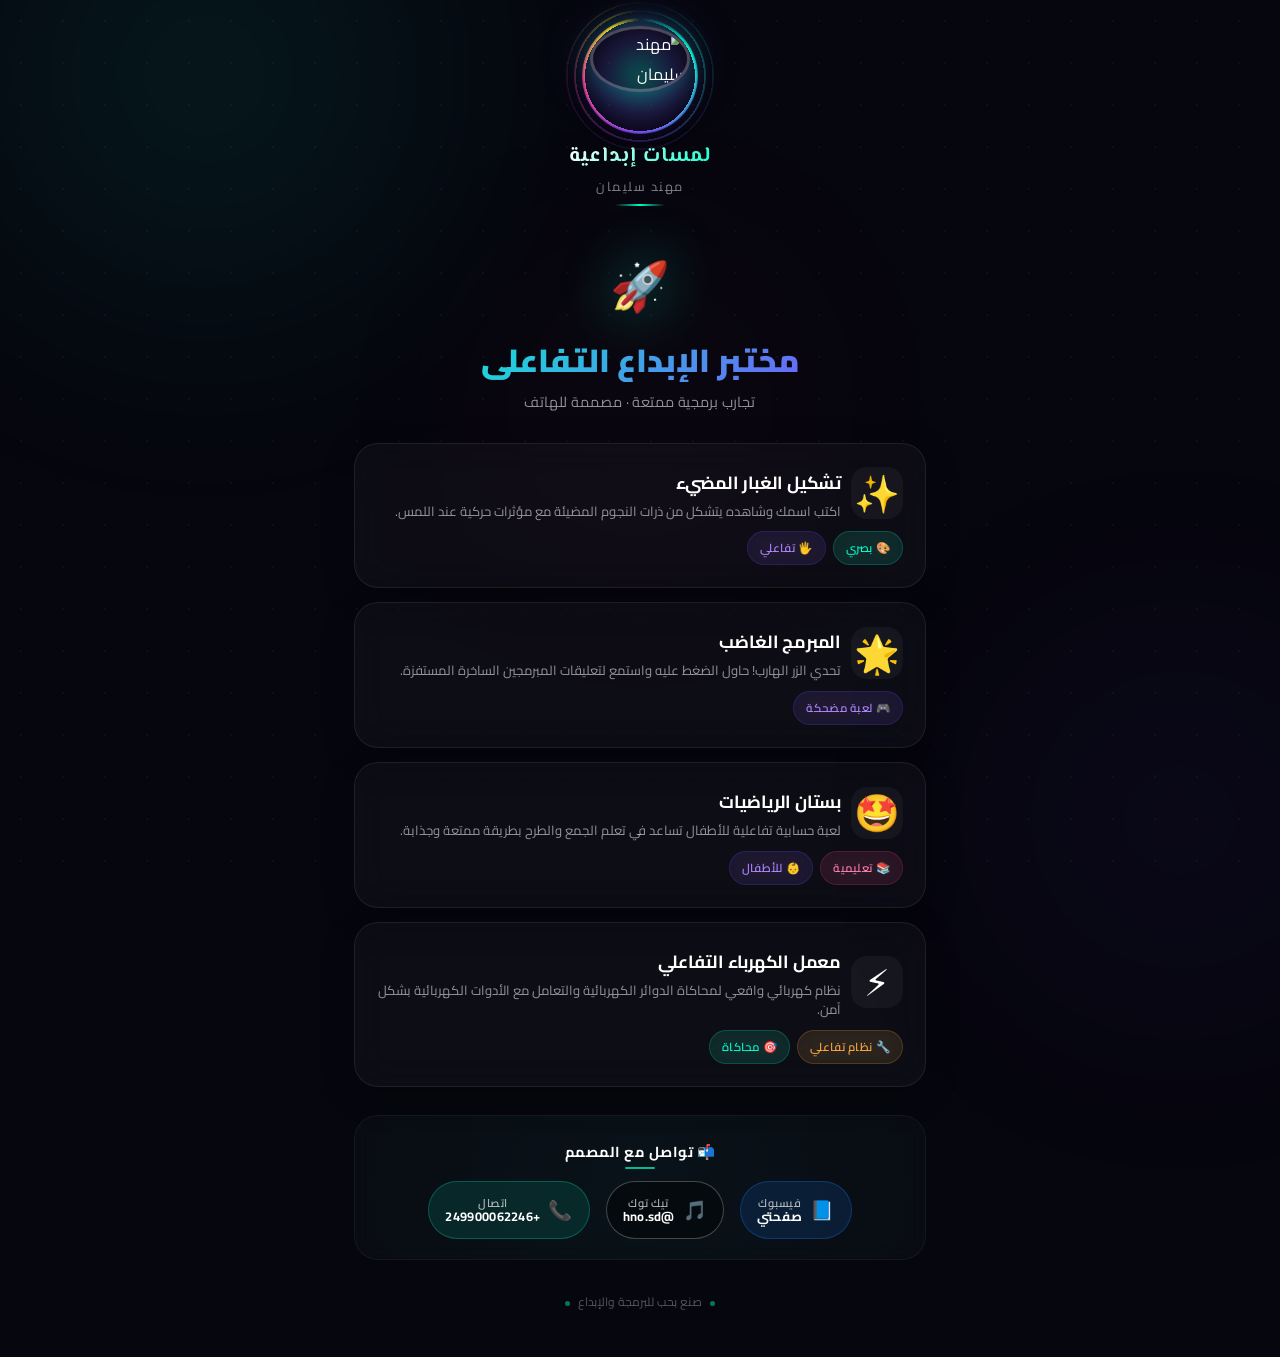
==== commit 45ab9cdb: "Update fmt.Println message from 'Hello' to 'Goodbye'" ====
--- a/index.html
+++ b/index.html
@@ -805,7 +805,7 @@
                 <img src="profile.png" alt="مهند سليمان" class="profile-avatar" loading="eager">
             </div>
             <div class="profile-brand">لمسات إبداعية</div>
-            <div class="profile-subtitle">باسطة ✦ مهند سليمان</div>
+            <div class="profile-subtitle"> مهند سليمان </div>
             <div class="profile-divider"></div>
         </section>
 
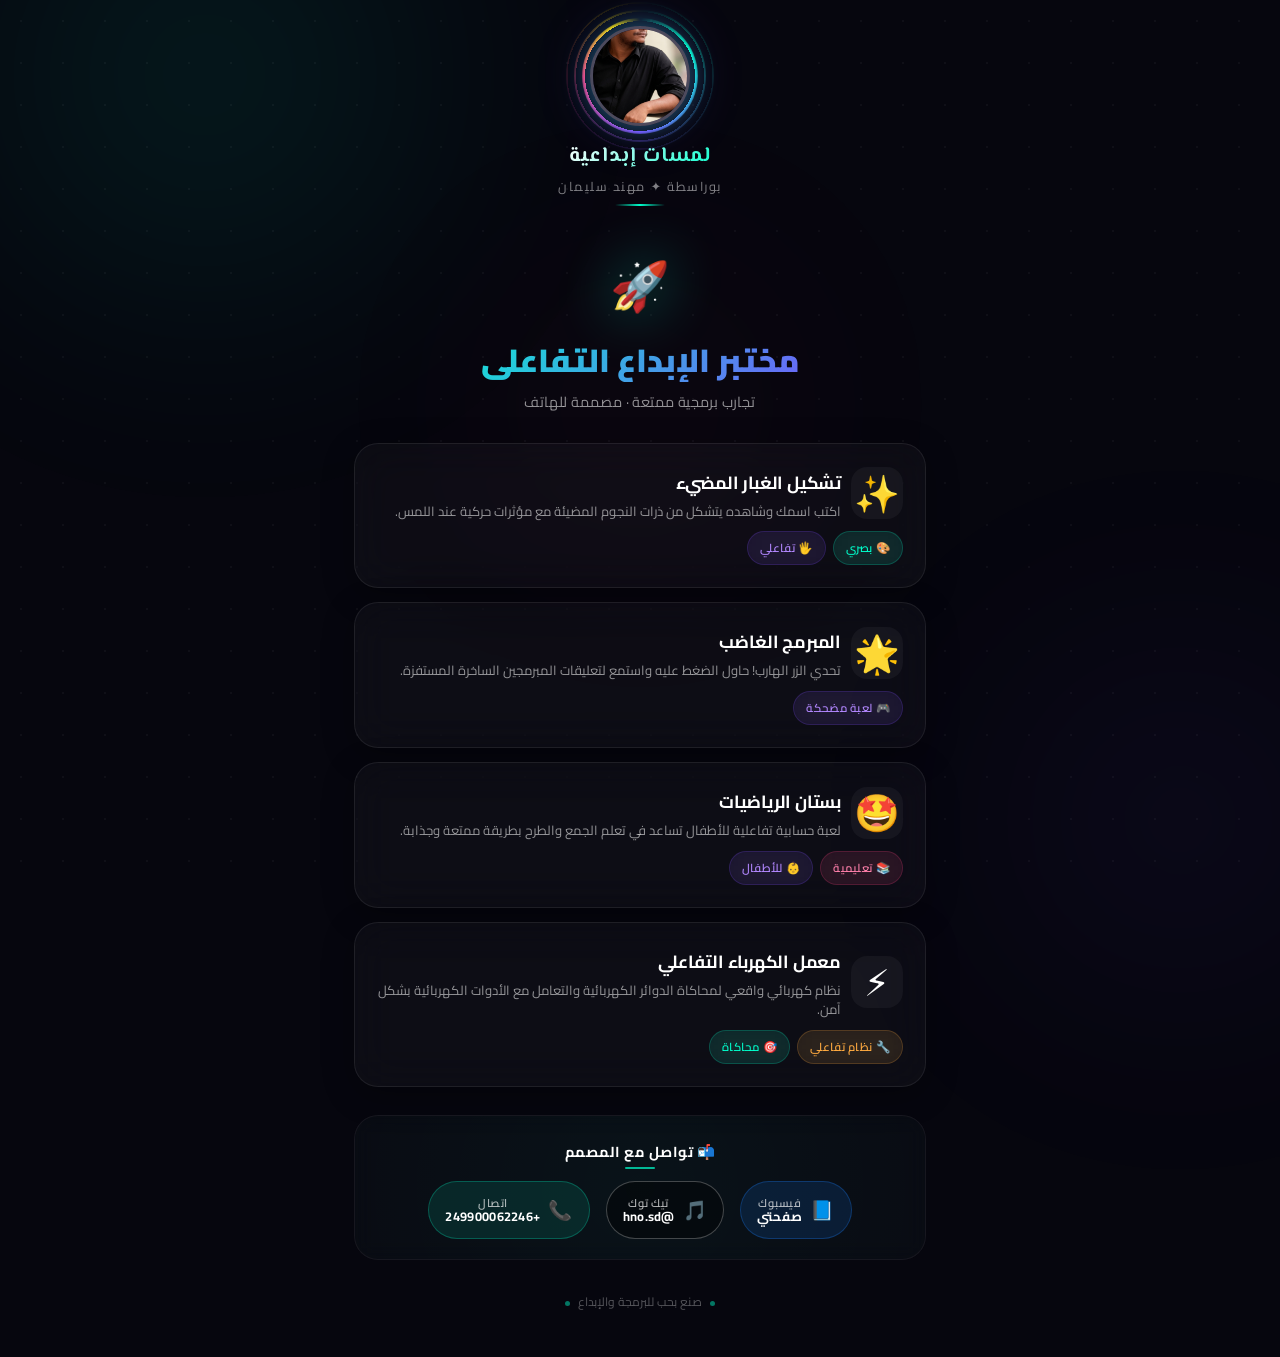
==== commit e5614060: "Update fmt.Println output to Goodbye World" ====
--- a/index.html
+++ b/index.html
@@ -103,7 +103,6 @@
             }
         }
 
-        /* ============ شبكة النقاط ============ */
         .dot-grid {
             position: fixed;
             top: 0;
@@ -117,7 +116,6 @@
             background-size: 42px 42px;
         }
 
-        /* ============ الحاوية الرئيسية ============ */
         .app-container {
             position: relative;
             z-index: 1;
@@ -146,7 +144,6 @@
             flex-shrink: 0;
         }
 
-        /* حلقات التوهج حول الصورة */
         .avatar-glow-ring {
             position: absolute;
             inset: -8px;
@@ -195,7 +192,6 @@
             }
         }
 
-        /* نبضة متوهجة خلف الصورة */
         .avatar-pulse {
             position: absolute;
             inset: -14px;
@@ -236,7 +232,6 @@
             transform: scale(1.04);
         }
 
-        /* اسم المصمم */
         .profile-brand {
             font-family: 'El Messiri', 'Cairo', sans-serif;
             font-size: 1.3rem;
@@ -344,7 +339,6 @@
             flex: 1;
         }
 
-        /* ============ الكارت الأساسي ============ */
         .card {
             position: relative;
             background: var(--glass-bg);
@@ -627,7 +621,6 @@
             transition: transform 0.12s ease;
         }
 
-        /* فيسبوك */
         .link-facebook {
             background: rgba(24, 119, 242, 0.15);
             border-color: rgba(24, 119, 242, 0.3);
@@ -640,7 +633,6 @@
             box-shadow: 0 0 25px rgba(24, 119, 242, 0.4);
         }
 
-        /* تيك توك */
         .link-tiktok {
             background: rgba(0, 0, 0, 0.4);
             border-color: rgba(255, 255, 255, 0.25);
@@ -653,7 +645,6 @@
             box-shadow: 0 0 25px rgba(255, 64, 129, 0.35), 0 0 40px rgba(0, 255, 204, 0.2);
         }
 
-        /* هاتف */
         .link-phone {
             background: rgba(0, 255, 204, 0.1);
             border-color: rgba(0, 255, 204, 0.25);
@@ -688,7 +679,6 @@
             line-height: 1.2;
         }
 
-        /* ============ الفوتر السفلي ============ */
         .footer-credit {
             text-align: center;
             margin-top: 16px;
@@ -720,7 +710,6 @@
             }
         }
 
-        /* ============ تحسينات للموبايل ============ */
         @media (max-width: 400px) {
             .app-container {
                 padding: 10px 8px 24px;
@@ -784,7 +773,6 @@
 </head>
 <body>
 
-    <!-- الخلفية الديناميكية -->
     <div class="bg-animation">
         <div class="bg-gradient"></div>
         <div class="bg-gradient"></div>
@@ -792,7 +780,6 @@
     </div>
     <div class="dot-grid"></div>
 
-    <!-- التطبيق -->
     <div class="app-container">
 
         <!-- قسم البروفايل العلوي -->
@@ -805,21 +792,18 @@
                 <img src="profile.png" alt="مهند سليمان" class="profile-avatar" loading="eager">
             </div>
             <div class="profile-brand">لمسات إبداعية</div>
-            <div class="profile-subtitle"> مهند سليمان </div>
+            <div class="profile-subtitle">بوراسطة ✦ مهند سليمان</div>
             <div class="profile-divider"></div>
         </section>
 
-        <!-- الهيدر -->
         <header class="header">
             <div class="header-icon">🚀</div>
             <h1>مختبر الإبداع التفاعلي</h1>
             <p class="subtitle">تجارب برمجية ممتعة · مصممة للهاتف</p>
         </header>
 
-        <!-- شبكة الكروت -->
         <main class="cards-grid">
 
-            <!-- الكارت 1: تشكيل الغبار المضيء -->
             <a href="dust.html" class="card" data-badge="visual">
                 <div class="card-shine"></div>
                 <div class="card-top">
@@ -835,7 +819,6 @@
                 </div>
             </a>
 
-            <!-- الكارت 2: المبرمج الغاضب -->
             <a href="angry_button.html" class="card" data-badge="game">
                 <div class="card-shine"></div>
                 <div class="card-top">
@@ -850,7 +833,6 @@
                 </div>
             </a>
 
-            <!-- الكارت 3: لعبة الرياضيات -->
             <a href="Math_orchard.html" class="card" data-badge="educational">
                 <div class="card-shine"></div>
                 <div class="card-top">
@@ -866,7 +848,6 @@
                 </div>
             </a>
 
-            <!-- الكارت 4: النظام الكهربائي -->
             <a href="Electric_lab.html" class="card" data-badge="system">
                 <div class="card-shine"></div>
                 <div class="card-top">
@@ -884,11 +865,9 @@
 
         </main>
 
-        <!-- فوتر التواصل الاجتماعي -->
         <footer class="contact-footer">
             <div class="contact-title">📬 تواصل مع المصمم</div>
             <div class="contact-links">
-                <!-- فيسبوك -->
                 <a href="https://www.facebook.com/share/14hx61tqXpy/" target="_blank" rel="noopener noreferrer" class="contact-link link-facebook">
                     <span class="contact-icon">📘</span>
                     <div class="contact-info-stack">
@@ -896,7 +875,6 @@
                         <span class="contact-value">صفحتي</span>
                     </div>
                 </a>
-                <!-- تيك توك -->
                 <a href="https://tiktok.com/@hno.sd" target="_blank" rel="noopener noreferrer" class="contact-link link-tiktok">
                     <span class="contact-icon">🎵</span>
                     <div class="contact-info-stack">
@@ -904,7 +882,6 @@
                         <span class="contact-value">@hno.sd</span>
                     </div>
                 </a>
-                <!-- هاتف -->
                 <a href="tel:+249900062246" class="contact-link link-phone">
                     <span class="contact-icon">📞</span>
                     <div class="contact-info-stack">
@@ -915,7 +892,6 @@
             </div>
         </footer>
 
-        <!-- الفوتر السفلي -->
         <div class="footer-credit">
             <span class="footer-dot"></span>
             صنع بحب للبرمجة والإبداع
@@ -924,12 +900,12 @@
 
     </div>
 
-    <!-- سكريبت تأثير اللمعان التفاعلي -->
     <script>
         document.addEventListener('DOMContentLoaded', () => {
             const cards = document.querySelectorAll('.card');
 
             cards.forEach(card => {
+                // للماوس
                 card.addEventListener('mousemove', (e) => {
                     const rect = card.getBoundingClientRect();
                     const x = ((e.clientX - rect.left) / rect.width) * 100;
@@ -938,20 +914,39 @@
                     card.style.setProperty('--mouse-y', `${y}%`);
                 });
 
+                card.addEventListener('mouseleave', () => {
+                    card.style.setProperty('--mouse-x', '50%');
+                    card.style.setProperty('--mouse-y', '50%');
+                });
+
+                // للمس - معالجة ذكية للسماح بالتمرير العمودي
+                let startX = 0, startY = 0;
+
+                card.addEventListener('touchstart', (e) => {
+                    const touch = e.touches[0];
+                    startX = touch.clientX;
+                    startY = touch.clientY;
+                    // لا نمنع الافتراضي هنا للسماح بالتمرير
+                }, { passive: true });
+
                 card.addEventListener('touchmove', (e) => {
-                    e.preventDefault();
+                    const touch = e.touches[0];
+                    const deltaX = Math.abs(touch.clientX - startX);
+                    const deltaY = Math.abs(touch.clientY - startY);
+
+                    // تحديث موضع التوهج دائماً
                     const rect = card.getBoundingClientRect();
-                    const touch = e.touches[0];
                     const x = ((touch.clientX - rect.left) / rect.width) * 100;
                     const y = ((touch.clientY - rect.top) / rect.height) * 100;
                     card.style.setProperty('--mouse-x', `${x}%`);
                     card.style.setProperty('--mouse-y', `${y}%`);
+
+                    // نمنع التمرير الافتراضي فقط إذا كان السحب أفقياً بشكل واضح (لحماية السحب الجانبي)
+                    // إذا كان السحب عمودياً، لا نمنع الافتراضي => يسمح بتمرير الصفحة
+                    if (deltaX > deltaY && deltaX > 10) {
+                        e.preventDefault();
+                    }
                 }, { passive: false });
-
-                card.addEventListener('mouseleave', () => {
-                    card.style.setProperty('--mouse-x', '50%');
-                    card.style.setProperty('--mouse-y', '50%');
-                });
 
                 card.addEventListener('touchend', () => {
                     card.style.setProperty('--mouse-x', '50%');
@@ -959,6 +954,7 @@
                 });
             });
 
+            // اهتزاز بسيط عند الضغط (اختياري)
             if (window.navigator && window.navigator.vibrate) {
                 cards.forEach(card => {
                     card.addEventListener('touchstart', () => {
